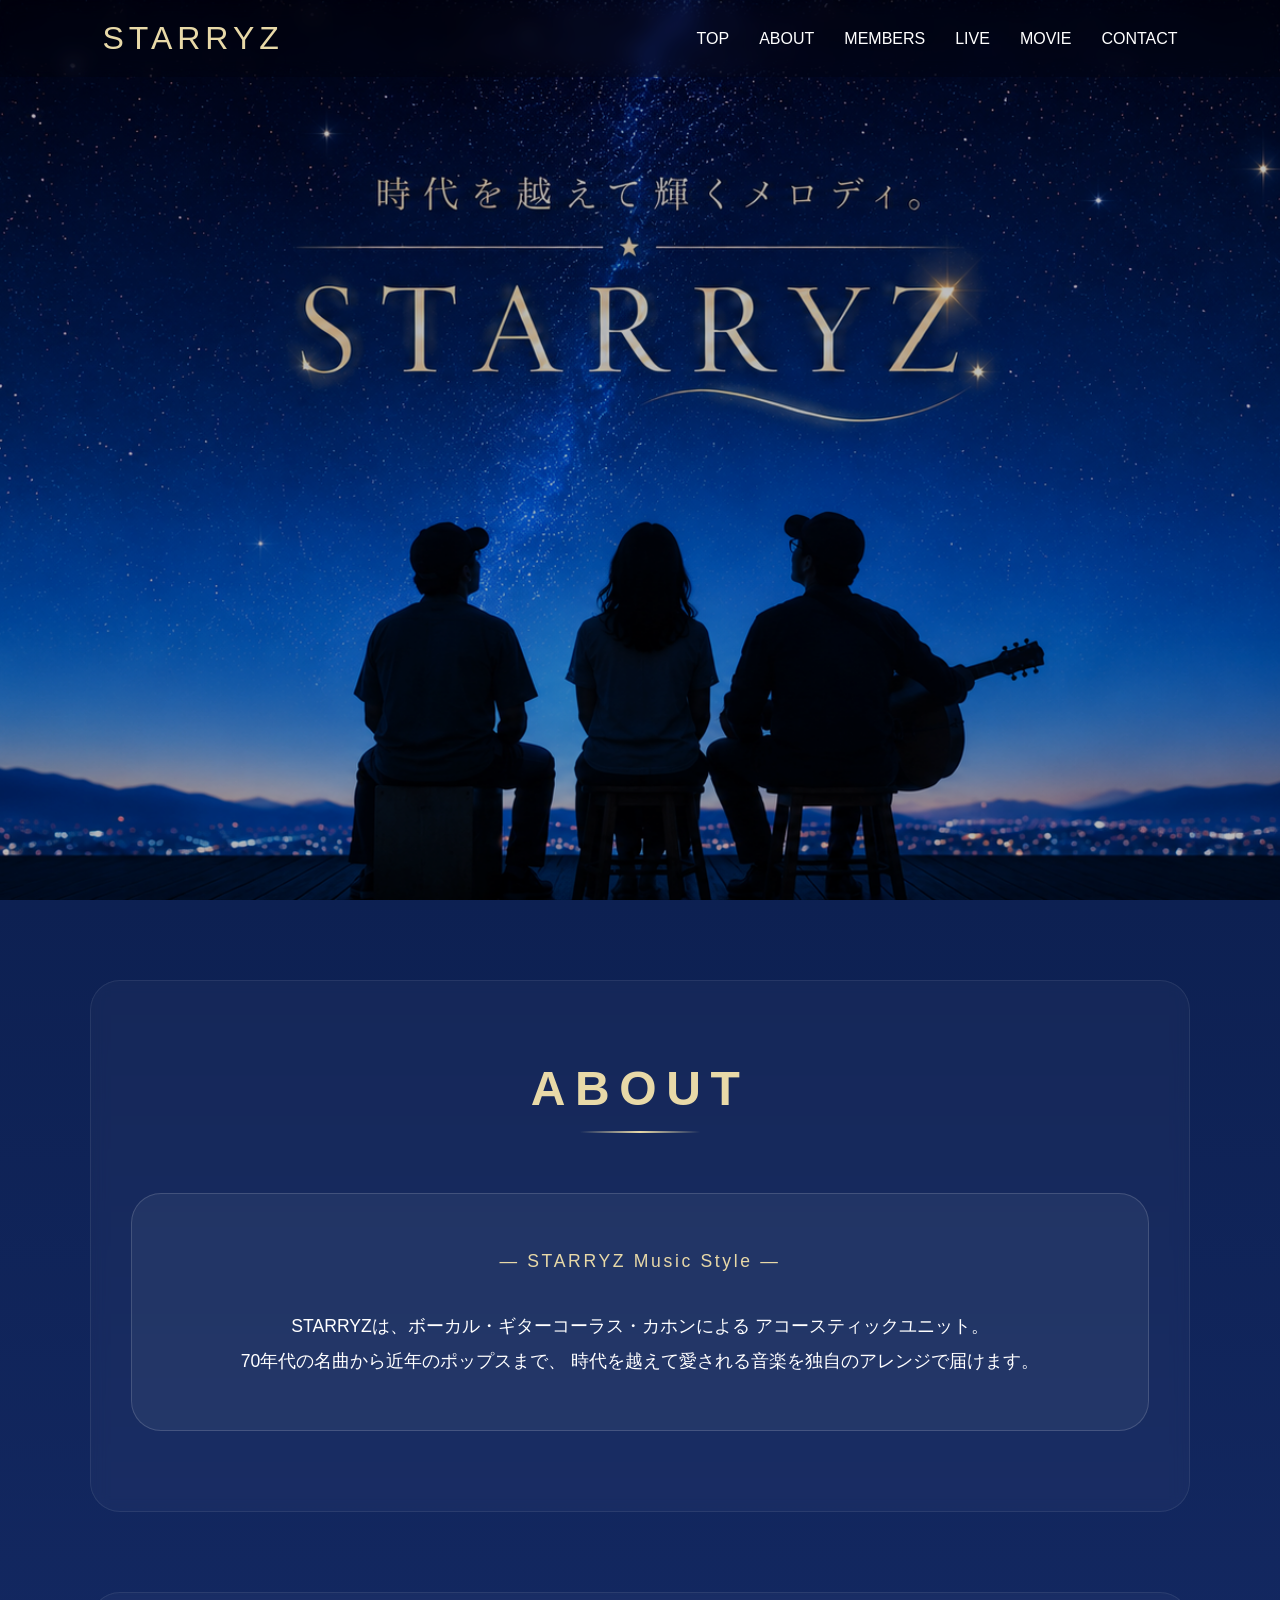
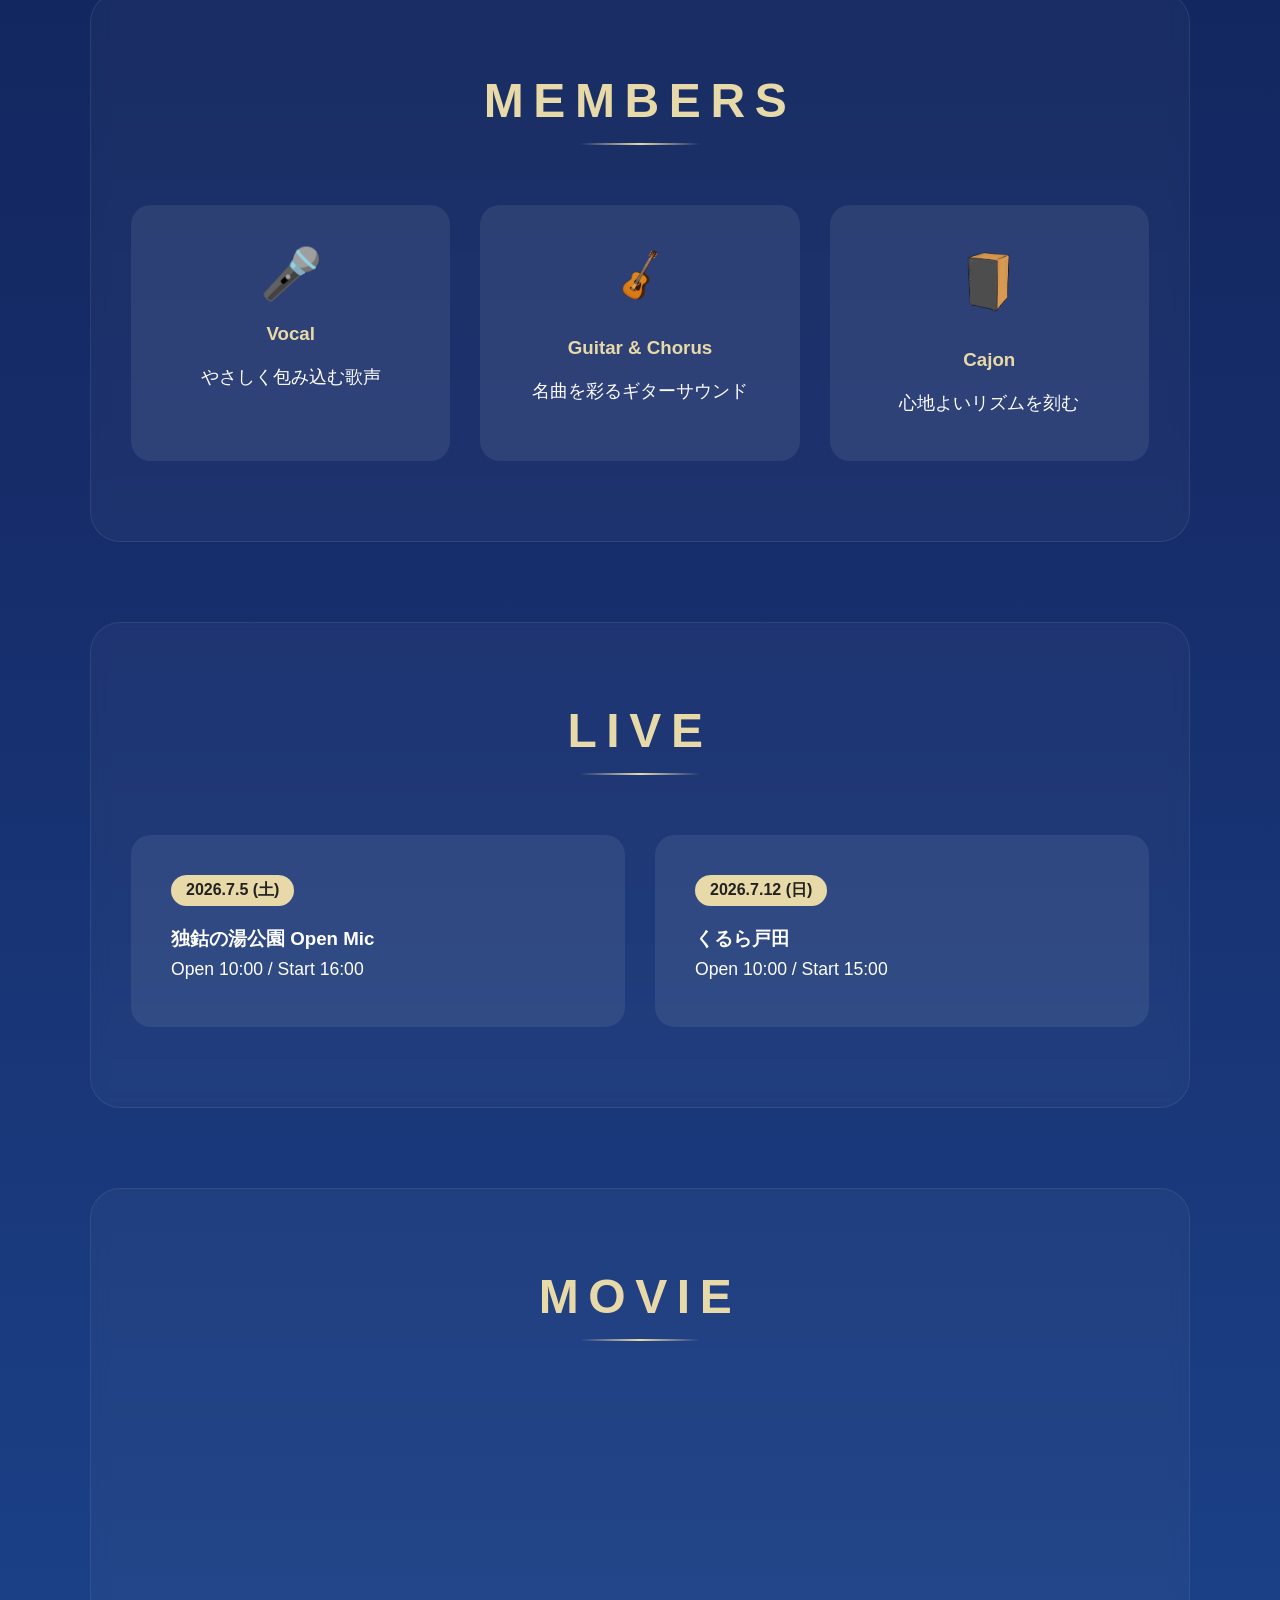
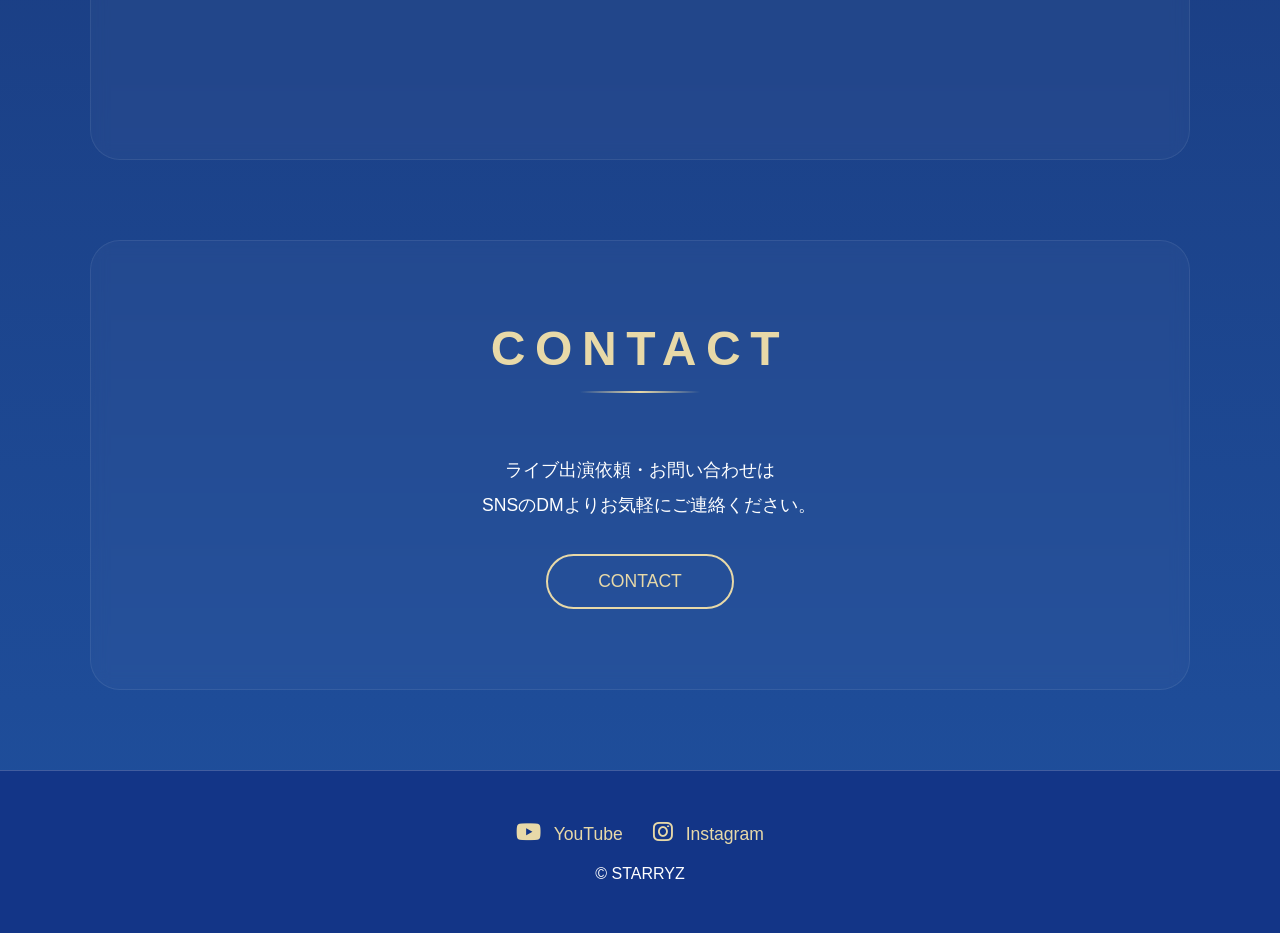
==== index.html @ ca342f55 "Add files via upload" ====
<!DOCTYPE html>
<html lang="ja">

<head>
	<meta charset="UTF-8">
	<meta name="viewport" content="width=device-width, initial-scale=1.0">
	<title>STARRYZ</title>
	<link rel="stylesheet" href="https://cdnjs.cloudflare.com/ajax/libs/font-awesome/6.5.2/css/all.min.css">
	<link rel="stylesheet" href="style.css">
</head>

<body>

	<header>
		<div class="logo">STARRYZ</div>

		<nav>
			<ul>
				<li><a href="#top">TOP</a></li>
				<li><a href="#about">ABOUT</a></li>
				<li><a href="#members">MEMBERS</a></li>
				<li><a href="#live">LIVE</a></li>
				<li><a href="#movie">MOVIE</a></li>
				<li><a href="#contact">CONTACT</a></li>
			</ul>
		</nav>
	</header>

	<section class="hero">

		<img src="images/mein.png" alt="STARRYZ">
		<div class="hero-text">
		</div>

	</section>


	<!-- ***************
	    メイン画像下覧
	******************-->

	<section id="about" class="section">
		<h2>ABOUT</h2>
		<div class="about-box">
			<p class="catch"> ― STARRYZ Music Style ― </p>
			<p> STARRYZは、ボーカル・ギターコーラス・カホンによる アコースティックユニット。<br> 70年代の名曲から近年のポップスまで、 時代を越えて愛される音楽を独自のアレンジで届けます。 </p>
		</div>
	</section>
	<section id="members" class="section">
		<h2>MEMBERS</h2>
		<div class="member-grid">
			<div class="member">
				<div class="icon">🎤</div>
				<h3>Vocal</h3>
				<p>やさしく包み込む歌声</p>
			</div>
			<div class="member">
				<div class="icon">
					<img src="images/guitar.png" alt="Acoustic Guitar">
				</div>
				<h3>Guitar & Chorus</h3>
				<p>名曲を彩るギターサウンド</p>
			</div>
			<div class="member">
				<div class="icon">
					<img src="images/cajon.png" alt="Cajon">
				</div>
				<h3>Cajon</h3>
				<p>心地よいリズムを刻む</p>
			</div>
		</div>
	</section>
	<section id="live" class="section">
		<h2>LIVE</h2>
		<div class="live-grid">
			<div class="live-box"> <span class="date">2026.7.5 (土)</span>
				<h3>独鈷の湯公園 Open Mic</h3>
				<p>Open 10:00 / Start 16:00</p>
			</div>
			<div class="live-box"> <span class="date">2026.7.12 (日)</span>
				<h3>くるら戸田</h3>
				<p>Open 10:00 / Start 15:00</p>
			</div>
		</div>
	</section>
	<section id="movie" class="section">
		<h2>MOVIE</h2>
		<div class="youtube"> <iframe src="https://www.youtube.com/embed/Aw8DtgAcJeQ?si=HsDrdKXtKQzP_SM0" title="YouTube video player" allowfullscreen> </iframe> <iframe src="https://www.youtube.com/embed/ix62T1x-2kc?si=M3K3ccIjX8Gzoye4" title="YouTube video player" allowfullscreen> </iframe> </div>
	</section>

	<section id="contact" class="section">

		<h2>CONTACT</h2>

		<div class="contact-box">

			<p>
				ライブ出演依頼・お問い合わせは<br>
				&emsp;SNSのDMよりお気軽にご連絡ください。
			</p>

			<button id="contact-btn" class="contact-btn">
				CONTACT
			</button>

		</div>

	</section>




	<!-- *********************
      　　フッター
**************************-->

	<footer>

		<div class="sns-links">
			<a href="https://www.youtube.com/@starry-IZU" target="_blank" rel="noopener noreferrer">
				<i class="fab fa-youtube"></i>
				YouTube
			</a>

			<a href="https://www.instagram.com/starry_izu/" target="_blank" rel="noopener noreferrer">
				<i class="fab fa-instagram"></i>
				Instagram
			</a>
		</div>

		<p>© STARRYZ</p>

	</footer>

	<!-- モーダル -->
	<div id="contact-modal" class="modal">

		<div class="modal-content">

			<span id="close-modal" class="close">
				&times;
			</span>

			<h3>お問い合わせ先を選択</h3>

			<a href="https://www.youtube.com/@starry-IZU" target="_blank" class="sns-select">

				<i class="fa-brands fa-youtube"></i>
				YouTube

			</a>

			<a href="https://www.instagram.com/starry_izu/" target="_blank" class="sns-select">

				<i class="fa-brands fa-instagram"></i>
				Instagram

			</a>

		</div>

	</div>



	<script>

		const modal = document.getElementById('contact-modal');
		const btn = document.getElementById('contact-btn');
		const close = document.getElementById('close-modal');

		btn.onclick = () => {
			modal.style.display = 'block';
		};

		close.onclick = () => {
			modal.style.display = 'none';
		};

		window.onclick = (e) => {
			if (e.target == modal) {
				modal.style.display = 'none';
			}
		};

	</script>

</body>

</html>
---- style.css ----
* {
	margin: 0;
	padding: 0;
	box-sizing: border-box;
}

body {
	font-family: "Yu Gothic", sans-serif;
	background:
		linear-gradient(180deg,
			#061740 0%,
			#162c69 50%,
			#1f509e 100%);
	color: #fff;
}

header {
	position: fixed;
	top: 0;
	width: 100%;
	min-height: 100pxs;
	padding: 20px 8%;
	display: flex;
	justify-content: space-between;
	align-items: center;
	background: rgba(0, 0, 0, 0.2);
	backdrop-filter: blur(10px);
	z-index: 999;
}

.logo {
	font-size: 2rem;
	color: #E8D9A8;
	letter-spacing: 5px;
}

nav ul {
	display: flex;
	gap: 30px;
	list-style: none;
}

nav a {
	color: #fff;
	text-decoration: none;
	transition: .3s;
}

nav a:hover {
	color: #E8D9A8;
}

.hero {
	position: relative;
	height: 100vh;
	overflow: hidden;
}

.hero img {
	width: 100%;
	height: 100%;
	object-fit: cover;
}

.hero::after {
	content: "";
	position: absolute;
	inset: 0;
	background: rgba(0, 0, 0, .25);
}

.hero-text {
	position: absolute;
	top: 50%;
	left: 50%;
	transform: translate(-50%, -50%);
	text-align: center;
	z-index: 2;
}

.hero h1 {
	font-size: 5rem;
	color: #E8D9A8;
	letter-spacing: 8px;
	text-shadow: 0 0 20px rgba(255, 255, 255, .4);
}

.hero p {
	margin-top: 20px;
	font-size: 1.5rem;
}

.section {
	max-width: 1100px;
	margin: 80px auto;
	padding: 80px 40px;
	background: rgba(255, 255, 255, .03);
	border: 1px solid rgba(255, 255, 255, .08);
	border-radius: 30px;
	backdrop-filter: blur(8px);
}

/* 見出し */
.section h2 {
	color: #E8D9A8;
	font-size: 3rem;
	letter-spacing: .2em;
	text-align: center;
	margin-bottom: 60px;
	position: relative;
}

.section h2::after {
	content: "";
	display: block;
	width: 120px;
	height: 2px;
	background: linear-gradient(to right, transparent, #E8D9A8, transparent);
	margin: 15px auto 0;
}

.section p {
	font-size: 1.1rem;
	line-height: 2;
}

/* ABOUT */
.about-box {
	background: rgba(255, 255, 255, .05);
	padding: 50px;
	border-radius: 30px;
	border: 1px solid rgba(255, 255, 255, .15);
	text-align: center;
}

.catch {
	font-size: 1.8rem;
	color: #E8D9A8;
	margin-bottom: 30px;
	letter-spacing: .15em;
}

/* MEMBERS */
.member-grid {
	display: grid;
	grid-template-columns: repeat(3, 1fr);
	gap: 30px;
}

.member {
	background: rgba(255, 255, 255, .08);
	padding: 40px 30px;
	border-radius: 20px;
	text-align: center;
	transition: .3s;
}

.member:hover {
	transform: translateY(-10px);
	box-shadow: 0 10px 30px rgba(0, 0, 0, .3);
}

.icon {
	font-size: 50px;
	margin-bottom: 20px;
}

.icon img {
	width: 60px;
	height: auto;
}

.guitar img {
	width: 80px;
	height: auto;
}

.member h3 {
	color: #E8D9A8;
	margin-bottom: 15px;
}

/* LIVE */
.live-grid {
	display: grid;
	grid-template-columns: repeat(auto-fit, minmax(300px, 1fr));
	gap: 30px;
}

.live-box {
	background: rgba(255, 255, 255, .08);
	padding: 40px;
	border-radius: 20px;
	transition: .3s;
}

.live-box:hover {
	transform: scale(1.03);
}

.date {
	display: inline-block;
	background: #E8D9A8;
	color: #222;
	padding: 5px 15px;
	border-radius: 30px;
	font-weight: bold;
	margin-bottom: 20px;
}

/* MOVIE */
.youtube {
	display: grid;
	grid-template-columns: repeat(2, 1fr);
	gap: 30px;
}

.youtube iframe {
	width: 100%;
	aspect-ratio: 16 / 9;
	border: none;
	border-radius: 20px;
}

/* CONTACT */

.contact-box {
	text-align: center;
}

.contact-btn {
	margin-top: 30px;
	padding: 15px 50px;

	border: 2px solid #E8D9A8;
	border-radius: 50px;

	background: transparent;
	color: #E8D9A8;
	cursor: pointer;

	font-size: 1.1rem;
	transition: .3s;
}

.contact-btn:hover {
	background: #E8D9A8;
	color: #111;
}

.modal {
	display: none;

	position: fixed;
	top: 0;
	left: 0;

	width: 100%;
	height: 100%;

	background: rgba(0, 0, 0, .7);
	z-index: 9999;
}

.modal-content {
	width: 90%;
	max-width: 400px;

	background: #111;
	color: white;

	padding: 40px;
	border-radius: 20px;

	position: absolute;
	top: 50%;
	left: 50%;

	transform: translate(-50%, -50%);
	text-align: center;
}

.close {
	position: absolute;
	right: 20px;
	top: 15px;

	font-size: 30px;
	cursor: pointer;
}







.sns-select {
	display: flex;
	align-items: center;
	justify-content: center;
	gap: 15px;

	margin: 20px 0;
	padding: 18px;

	border: 1px solid #E8D9A8;
	border-radius: 50px;

	color: #E8D9A8;
	text-decoration: none;

	transition: .3s;
}

.sns-select i {
	font-size: 2rem;
	/* アイコンサイズ */
}

.sns-select:hover {
	background: #E8D9A8;
	color: #111;
}

/******************
   　フッター
*******************/

footer {
	text-align: center;
	padding: 50px;
	border-top: 1px solid rgba(255, 255, 255, .2);
	background-color: #133587;
}


footer {
	text-align: center;
	padding: 50px 20px;
	border-top: 1px solid rgba(255, 255, 255, .2);
}

.sns-links {
	display: flex;
	justify-content: center;
	gap: 30px;
	margin-bottom: 20px;
}

.sns-links a {
	color: #E8D9A8;
	/* ゴールド */
	font-size: 1.1rem;
	text-decoration: none;
	transition: .3s;
}

.sns-links a:hover {
	color: #fff;
	transform: translateY(-3px);
}

.sns-links i {
	margin-right: 8px;
	font-size: 1.4rem;
}


@media(max-width:768px) {

	nav {
		display: none;
	}

	.hero h1 {
		font-size: 3rem;
	}

	.member-grid {
		grid-template-columns: 1fr;
	}

}
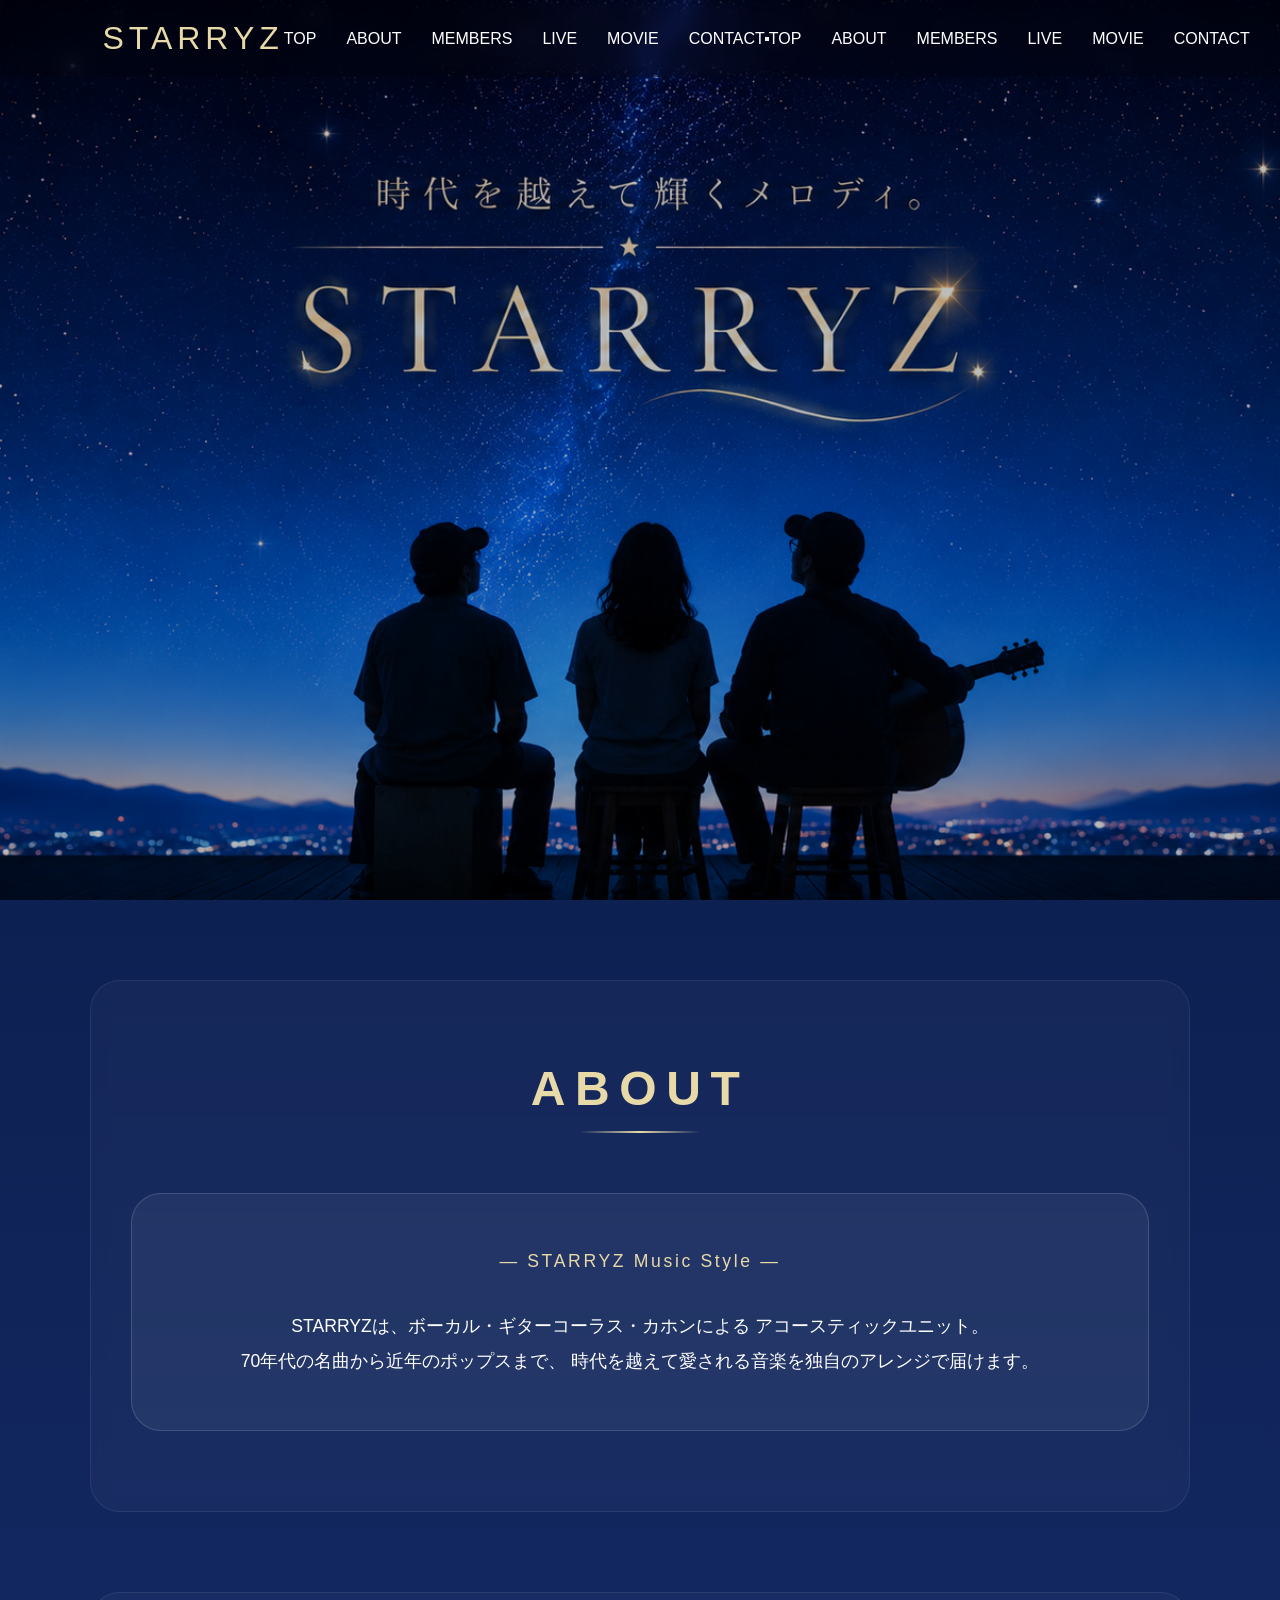
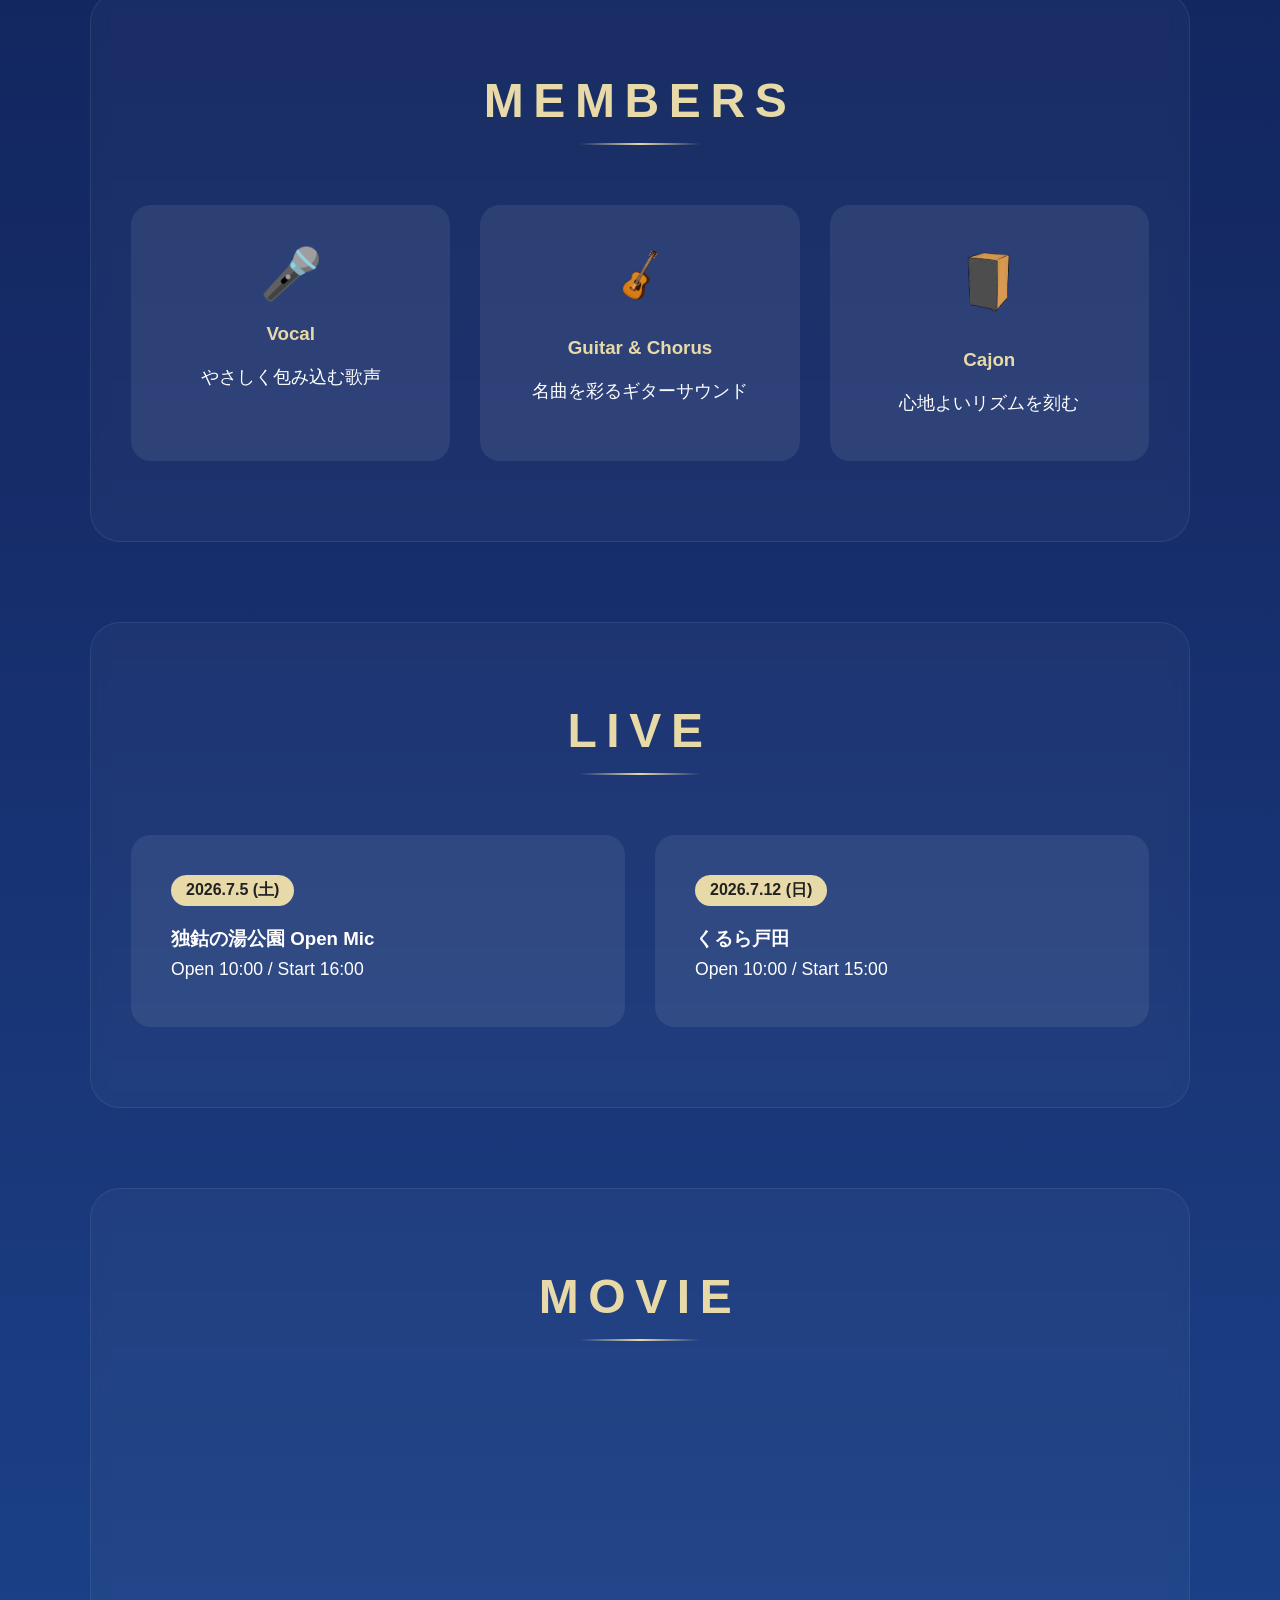
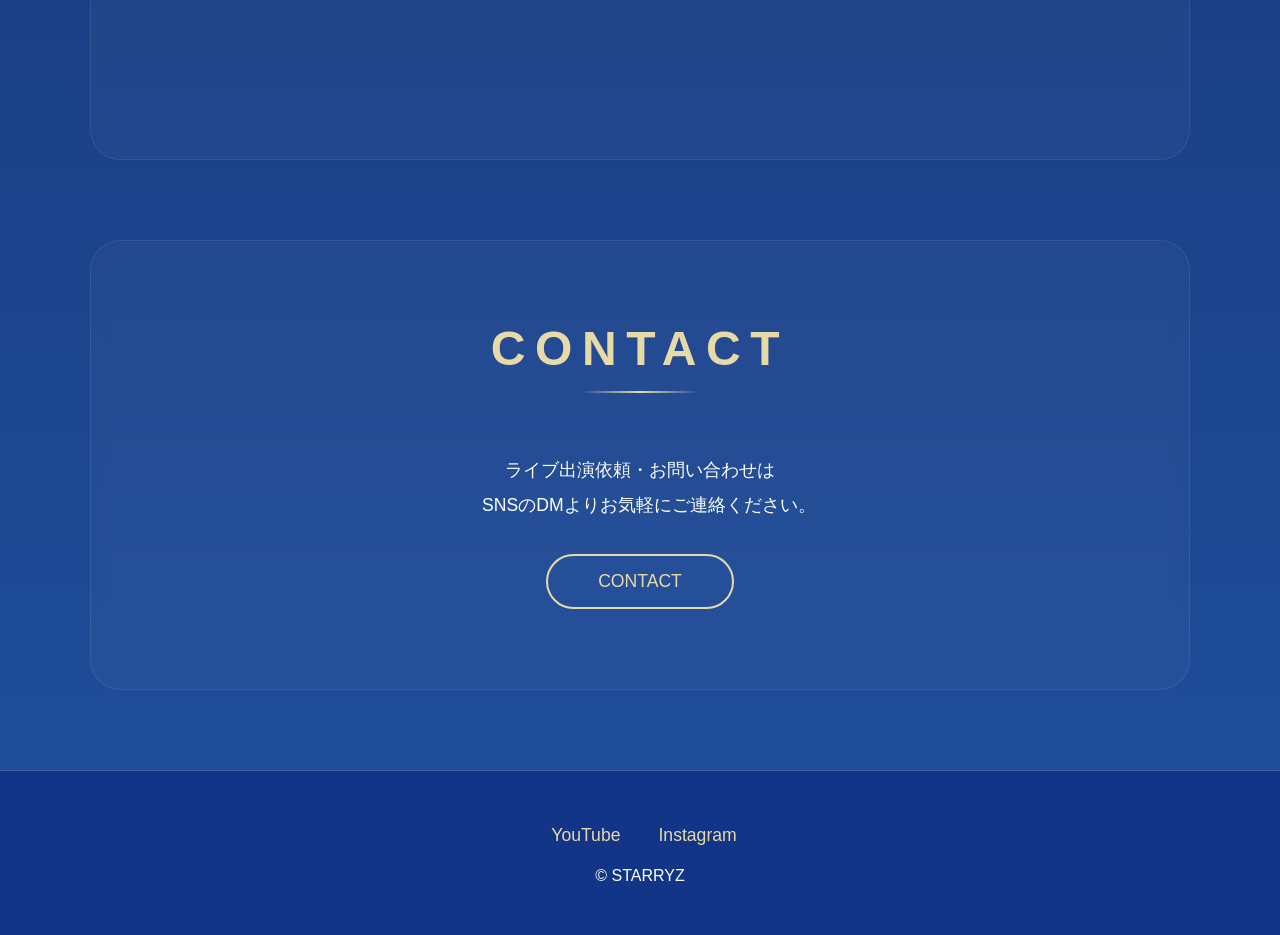
==== commit 1785ea51: "Enhance SEO and mobile navigation features Added SEO metadata and improved mobile navigation." ====
--- a/index.html
+++ b/index.html
@@ -4,17 +4,45 @@
 <head>
 	<meta charset="UTF-8">
 	<meta name="viewport" content="width=device-width, initial-scale=1.0">
-	<title>STARRYZ</title>
-	<link rel="stylesheet" href="https://cdnjs.cloudflare.com/ajax/libs/font-awesome/6.5.2/css/all.min.css">
+
+	<!-- 【エリア拡大版：無料SEO対策】 -->
+	<title>STARRYZ（スターリイズ）｜静岡・神奈川・東京のアコースティックユニット</title>
+	<meta name="description" content="アコースティックユニット「STARRYZ（スターリイズ）」公式サイト。伊豆・沼津・三島・富士・富士宮・御殿場など静岡県内から、小田原・相模原・横浜・東京まで幅広く演奏活動を展開していく。イベントやフェスのライブ出演依頼も随時受付中！">
+	<meta name="keywords" content="STARRYZ,スターリイズ,アコースティック,バンド,ライブ出演依頼,イベント演奏,伊豆,沼津,三島,富士,富士宮,御殿場,小田原,相模原,横浜,東京">
+	<!-- 【エリア拡大版：ここまで】 -->
+
+	<link rel="stylesheet" href="https://cloudflare.com">
 	<link rel="stylesheet" href="style.css">
 </head>
 
+
+
 <body>
 
 	<header>
 		<div class="logo">STARRYZ</div>
 
-		<nav>
+		<!-- 【修正】PC用ナビゲーションにクラス名(nav-pc)を付与 -->
+		<nav class="nav-pc">
+			<ul>
+				<li><a href="#top">TOP</a></li>
+				<li><a href="#about">ABOUT</a></li>
+				<li><a href="#members">MEMBERS</a></li>
+				<li><a href="#live">LIVE</a></li>
+				<li><a href="#movie">MOVIE</a></li>
+				<li><a href="#contact">CONTACT</a></li>
+			</ul>
+		</nav>
+
+		<!-- 【追加】スマホ用ハンバーガーボタン -->
+		<button id="nav-toggle" aria-label="メニュー開閉">
+			<span></span>
+			<span></span>
+			<span></span>
+		</button>
+
+		<!-- 【追加】スマホ用全画面メニュー -->
+		<nav id="nav-sp">
 			<ul>
 				<li><a href="#top">TOP</a></li>
 				<li><a href="#about">ABOUT</a></li>
@@ -163,8 +191,9 @@
 
 
 
+	<!-- 【修正】ハンバーガーメニュー開閉用の記述を追加 -->
 	<script>
-
+		// --- 既存のモーダル処理 ---
 		const modal = document.getElementById('contact-modal');
 		const btn = document.getElementById('contact-btn');
 		const close = document.getElementById('close-modal');
@@ -183,8 +212,26 @@
 			}
 		};
 
+		// --- 【追加】ハンバーガーメニューの処理 ---
+		const toggleBtn = document.getElementById('nav-toggle');
+		const spNav = document.getElementById('nav-sp');
+		const spNavLinks = document.querySelectorAll('#nav-sp a');
+
+		// ボタンクリックでメニューを開閉
+		toggleBtn.addEventListener('click', () => {
+			toggleBtn.classList.toggle('active');
+			spNav.classList.toggle('open');
+		});
+
+		// スマホメニュー内のリンクを押したら自動でメニューを閉じる
+		spNavLinks.forEach(link => {
+			link.addEventListener('click', () => {
+				toggleBtn.classList.remove('active');
+				spNav.classList.remove('open');
+			});
+		});
 	</script>
 
 </body>
 
-</html>+</html>
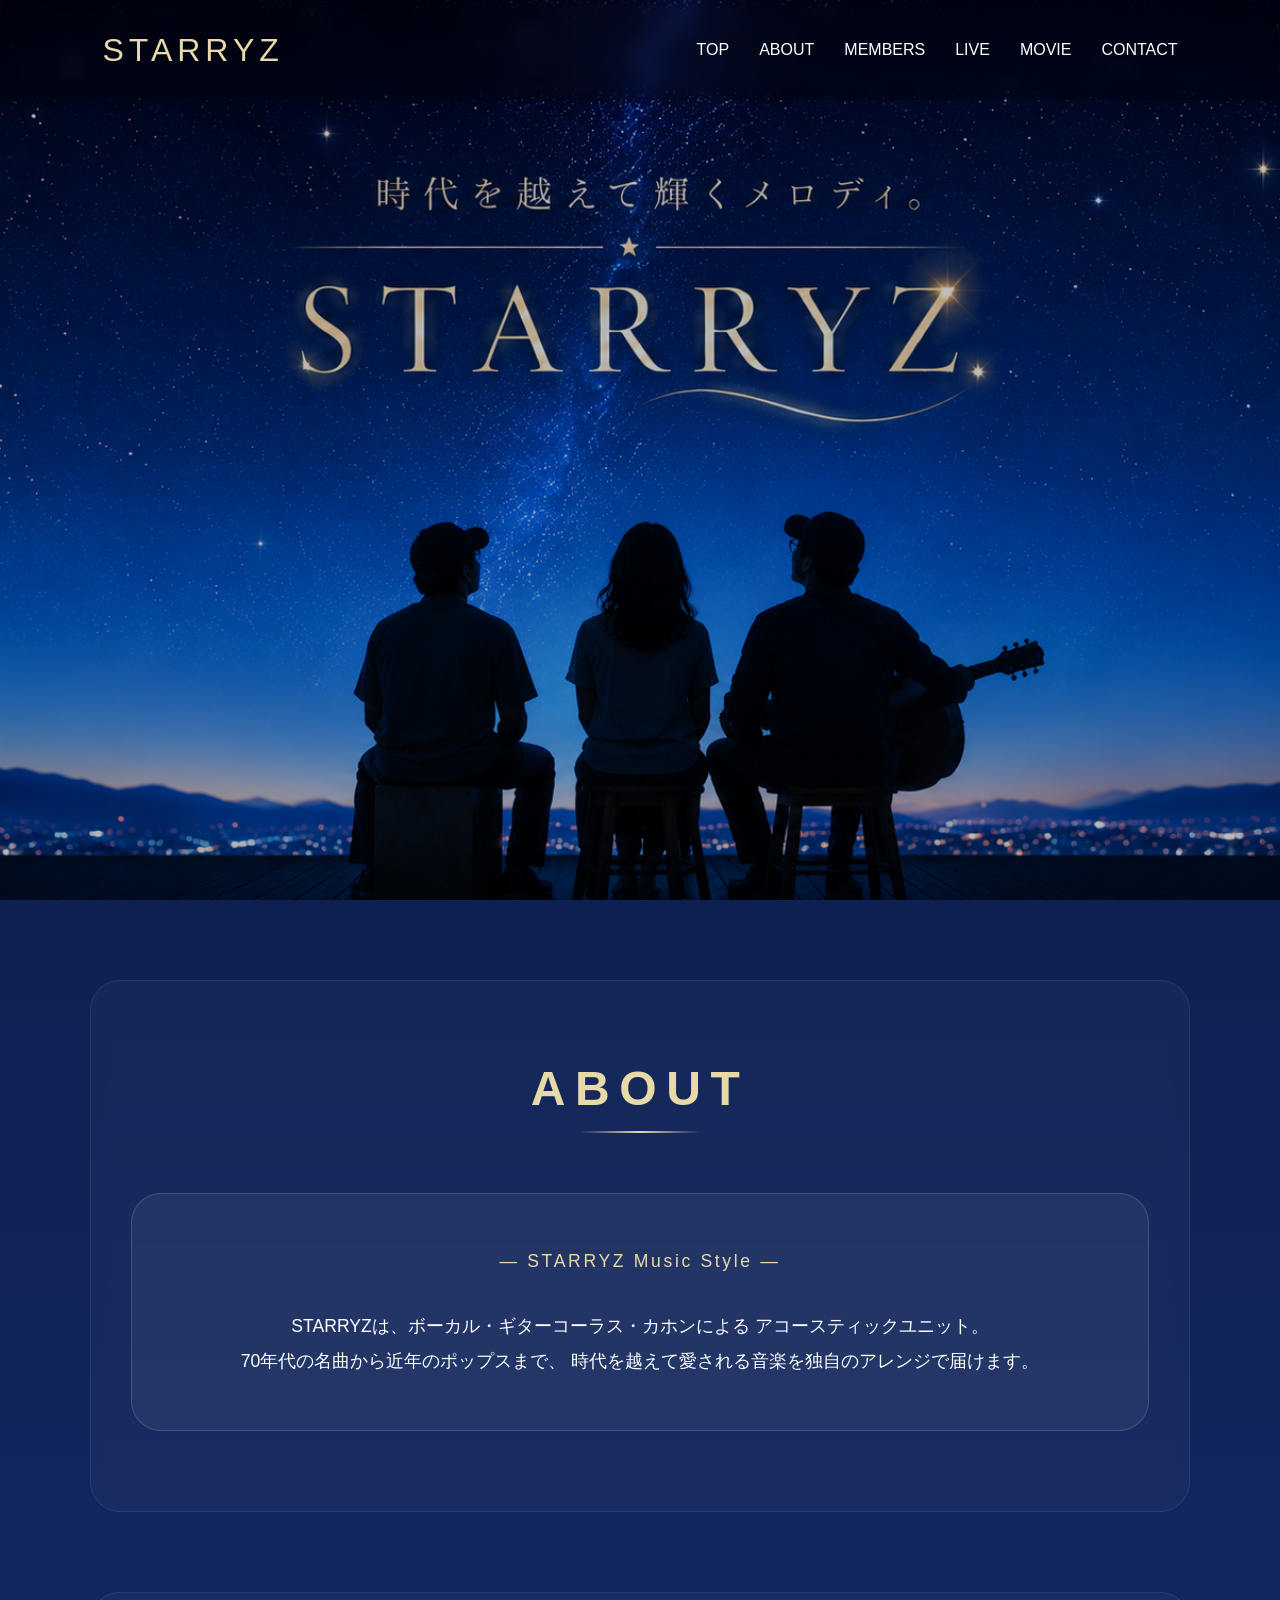
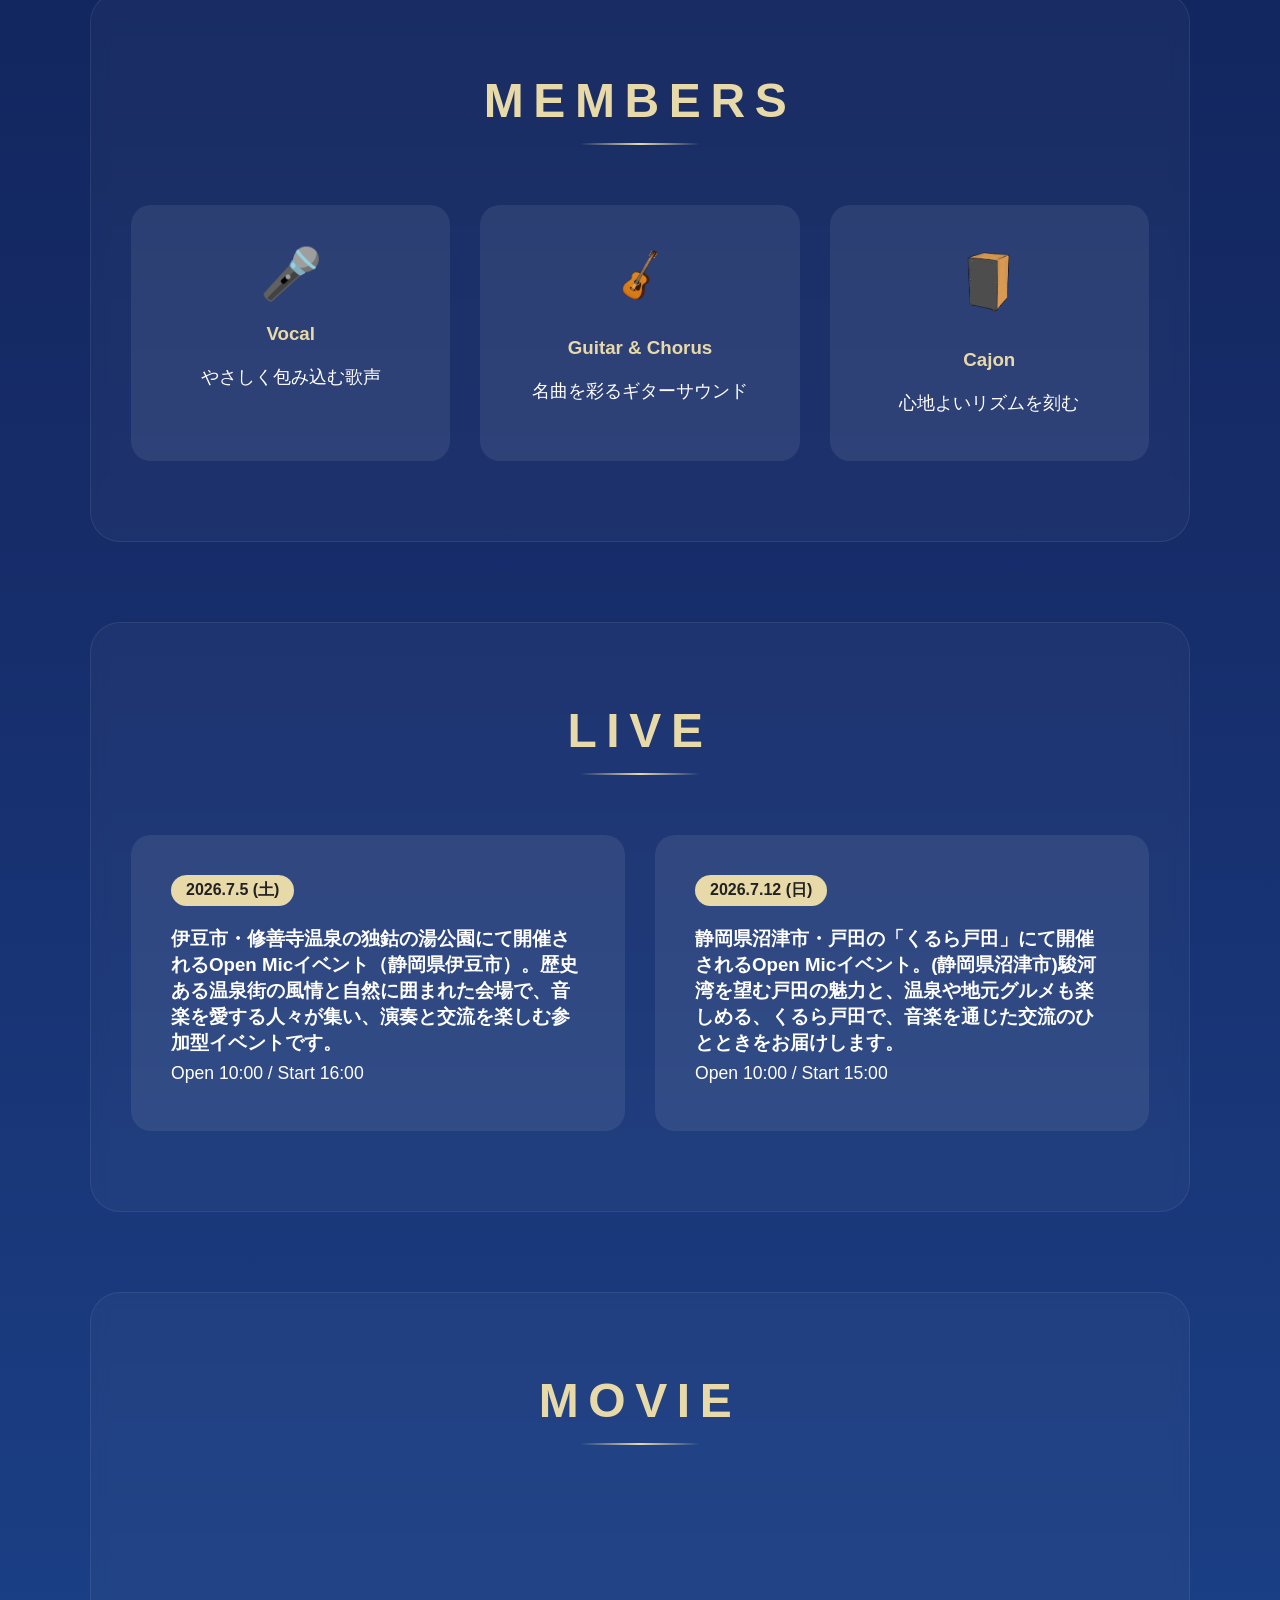
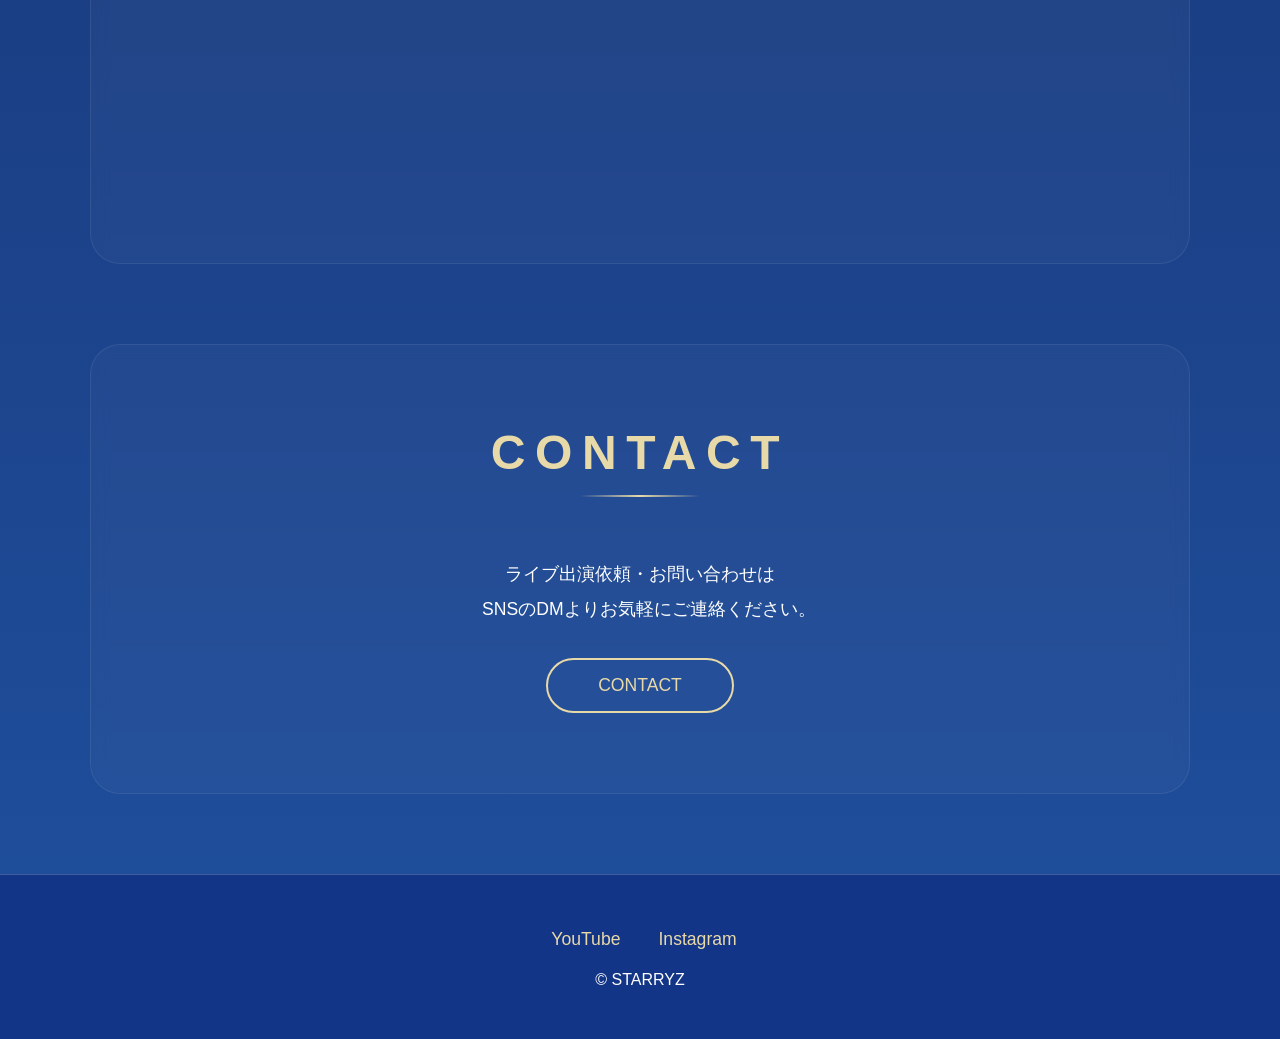
==== commit 47bd8d0d: "Update index.html" ====
--- a/index.html
+++ b/index.html
@@ -102,11 +102,13 @@
 		<h2>LIVE</h2>
 		<div class="live-grid">
 			<div class="live-box"> <span class="date">2026.7.5 (土)</span>
-				<h3>独鈷の湯公園 Open Mic</h3>
+				<h3>伊豆市・修善寺温泉の独鈷の湯公園にて開催されるOpen Micイベント（静岡県伊豆市）。歴史ある温泉街の風情と自然に囲まれた会場で、音楽を愛する人々が集い、演奏と交流を楽しむ参加型イベントです。
+				</h3>
 				<p>Open 10:00 / Start 16:00</p>
 			</div>
 			<div class="live-box"> <span class="date">2026.7.12 (日)</span>
-				<h3>くるら戸田</h3>
+				<h3>静岡県沼津市・戸田の「くるら戸田」にて開催されるOpen Micイベント。(静岡県沼津市)駿河湾を望む戸田の魅力と、温泉や地元グルメも楽しめる、くるら戸田で、音楽を通じた交流のひとときをお届けします。
+				</h3>
 				<p>Open 10:00 / Start 15:00</p>
 			</div>
 		</div>
--- a/style.css
+++ b/style.css
@@ -6,6 +6,7 @@
 
 body {
 	font-family: "Yu Gothic", sans-serif;
+	overflow-x: hidden;
 	background:
 		linear-gradient(180deg,
 			#061740 0%,
@@ -18,7 +19,7 @@
 	position: fixed;
 	top: 0;
 	width: 100%;
-	min-height: 100pxs;
+	min-height: 100px;
 	padding: 20px 8%;
 	display: flex;
 	justify-content: space-between;
@@ -32,27 +33,42 @@
 	font-size: 2rem;
 	color: #E8D9A8;
 	letter-spacing: 5px;
-}
-
-nav ul {
+	z-index: 10001;
+	/* メニュー開閉時もロゴを最前面に */
+}
+
+/* PCナビ */
+.nav-pc ul {
 	display: flex;
 	gap: 30px;
 	list-style: none;
 }
 
-nav a {
+.nav-pc a {
 	color: #fff;
 	text-decoration: none;
 	transition: .3s;
 }
 
-nav a:hover {
-	color: #E8D9A8;
+.nav-pc a:hover {
+	color: #E8D9A8;
+}
+
+/* スマホ用ハンバーガーボタン（PCでは完全に隠す） */
+#nav-toggle {
+	display: none;
+}
+
+/* スマホ用全画面メニュー（PCでは完全に隠す） */
+#nav-sp {
+	display: none;
 }
 
 .hero {
 	position: relative;
 	height: 100vh;
+	width: 100%;
+	max-width: 100vw;
 	overflow: hidden;
 }
 
@@ -143,7 +159,7 @@
 /* MEMBERS */
 .member-grid {
 	display: grid;
-	grid-template-columns: repeat(3, 1fr);
+	grid-template-columns: repeat(auto-fit, minmax(240px, 1fr));
 	gap: 30px;
 }
 
@@ -183,7 +199,7 @@
 /* LIVE */
 .live-grid {
 	display: grid;
-	grid-template-columns: repeat(auto-fit, minmax(300px, 1fr));
+	grid-template-columns: repeat(auto-fit, minmax(260px, 1fr));
 	gap: 30px;
 }
 
@@ -211,7 +227,7 @@
 /* MOVIE */
 .youtube {
 	display: grid;
-	grid-template-columns: repeat(2, 1fr);
+	grid-template-columns: repeat(auto-fit, minmax(300px, 1fr));
 	gap: 30px;
 }
 
@@ -223,7 +239,6 @@
 }
 
 /* CONTACT */
-
 .contact-box {
 	text-align: center;
 }
@@ -231,14 +246,11 @@
 .contact-btn {
 	margin-top: 30px;
 	padding: 15px 50px;
-
 	border: 2px solid #E8D9A8;
 	border-radius: 50px;
-
 	background: transparent;
 	color: #E8D9A8;
 	cursor: pointer;
-
 	font-size: 1.1rem;
 	transition: .3s;
 }
@@ -250,14 +262,11 @@
 
 .modal {
 	display: none;
-
 	position: fixed;
 	top: 0;
 	left: 0;
-
 	width: 100%;
 	height: 100%;
-
 	background: rgba(0, 0, 0, .7);
 	z-index: 9999;
 }
@@ -265,17 +274,13 @@
 .modal-content {
 	width: 90%;
 	max-width: 400px;
-
 	background: #111;
 	color: white;
-
 	padding: 40px;
 	border-radius: 20px;
-
 	position: absolute;
 	top: 50%;
 	left: 50%;
-
 	transform: translate(-50%, -50%);
 	text-align: center;
 }
@@ -284,38 +289,26 @@
 	position: absolute;
 	right: 20px;
 	top: 15px;
-
 	font-size: 30px;
 	cursor: pointer;
 }
-
-
-
-
-
-
 
 .sns-select {
 	display: flex;
 	align-items: center;
 	justify-content: center;
 	gap: 15px;
-
 	margin: 20px 0;
 	padding: 18px;
-
 	border: 1px solid #E8D9A8;
 	border-radius: 50px;
-
 	color: #E8D9A8;
 	text-decoration: none;
-
 	transition: .3s;
 }
 
 .sns-select i {
 	font-size: 2rem;
-	/* アイコンサイズ */
 }
 
 .sns-select:hover {
@@ -326,19 +319,11 @@
 /******************
    　フッター
 *******************/
-
 footer {
 	text-align: center;
-	padding: 50px;
+	padding: 50px 20px;
 	border-top: 1px solid rgba(255, 255, 255, .2);
 	background-color: #133587;
-}
-
-
-footer {
-	text-align: center;
-	padding: 50px 20px;
-	border-top: 1px solid rgba(255, 255, 255, .2);
 }
 
 .sns-links {
@@ -350,7 +335,6 @@
 
 .sns-links a {
 	color: #E8D9A8;
-	/* ゴールド */
 	font-size: 1.1rem;
 	text-decoration: none;
 	transition: .3s;
@@ -366,19 +350,149 @@
 	font-size: 1.4rem;
 }
 
-
-@media(max-width:768px) {
-
-	nav {
+/******************
+   レスポンシブ (768px以下)
+*******************/
+@media screen and (max-width: 768px) {
+
+	header {
+		padding: 15px 5%;
+		min-height: auto;
+		background: rgba(0, 0, 0, 0.6);
+	}
+
+	/* 【重要】スマホの時はPC用ナビを完全に隠す */
+	.nav-pc {
+		display: none !important;
+	}
+
+	/* 【重要】ハンバーガーボタンを使いやすい大きさに修正 */
+	#nav-toggle {
+		display: block;
+		background: none;
+		border: none;
+		cursor: pointer;
+		width: 32px;
+		/* 横幅を拡大 */
+		height: 26px;
+		/* 縦幅を拡大 */
+		position: relative;
+		z-index: 10001;
+	}
+
+	#nav-toggle span {
+		display: block;
+		position: absolute;
+		width: 100%;
+		height: 3px;
+		/* 線を少し太くして見やすく */
+		background-color: #E8D9A8;
+		left: 0;
+		transition: transform .3s, opacity .3s;
+	}
+
+	/* 三本線の間隔を調整 */
+	#nav-toggle span:nth-child(1) {
+		top: 0;
+	}
+
+	#nav-toggle span:nth-child(2) {
+		top: 11px;
+	}
+
+	#nav-toggle span:nth-child(3) {
+		top: 22px;
+	}
+
+	/* ボタンを押し、×に変形した時の線の重なりを修正 */
+	#nav-toggle.active span:nth-child(1) {
+		transform: translateY(11px) rotate(45deg);
+	}
+
+	#nav-toggle.active span:nth-child(2) {
+		opacity: 0;
+	}
+
+	#nav-toggle.active span:nth-child(3) {
+		transform: translateY(-11px) rotate(-45deg);
+	}
+
+	/* スマホ用全画面メニューの設定 */
+	#nav-sp {
+		display: flex;
+		position: fixed;
+		top: 0;
+		left: 0;
+		width: 100vw;
+		height: 100vh;
+		background: rgba(6, 23, 64, 0.95);
+		z-index: 10000;
+		justify-content: center;
+		align-items: center;
+		opacity: 0;
+		visibility: hidden;
+		transition: opacity .3s, visibility .3s;
+	}
+
+	/* 開いた時のクラス */
+	#nav-sp.open {
+		opacity: 1;
+		visibility: visible;
+	}
+
+	#nav-sp ul {
+		display: flex;
+		flex-direction: column;
+		align-items: center;
+		gap: 40px;
+		list-style: none;
+	}
+
+	#nav-sp a {
+		color: #fff;
+		font-size: 1.8rem;
+		text-decoration: none;
+		letter-spacing: 4px;
+		transition: .3s;
+	}
+
+	#nav-sp a:hover {
+		color: #E8D9A8;
+	}
+
+	.logo {
+		font-size: 1.5rem;
+		letter-spacing: 3px;
+	}
+
+	/* メイン画像縮小用の設定 */
+	.hero {
+		height: auto;
+		padding-top: 60px;
+	}
+
+	.hero img {
+		width: 100%;
+		height: auto;
+		object-fit: contain;
+		display: block;
+	}
+
+	.hero::after {
+		background: rgba(0, 0, 0, .1);
+	}
+
+	.hero-text {
 		display: none;
 	}
 
-	.hero h1 {
-		font-size: 3rem;
-	}
-
-	.member-grid {
+	.section {
+		padding: 50px 20px;
+		margin: 40px auto;
+	}
+
+	.member-grid,
+	.youtube {
 		grid-template-columns: 1fr;
 	}
-
-}+}
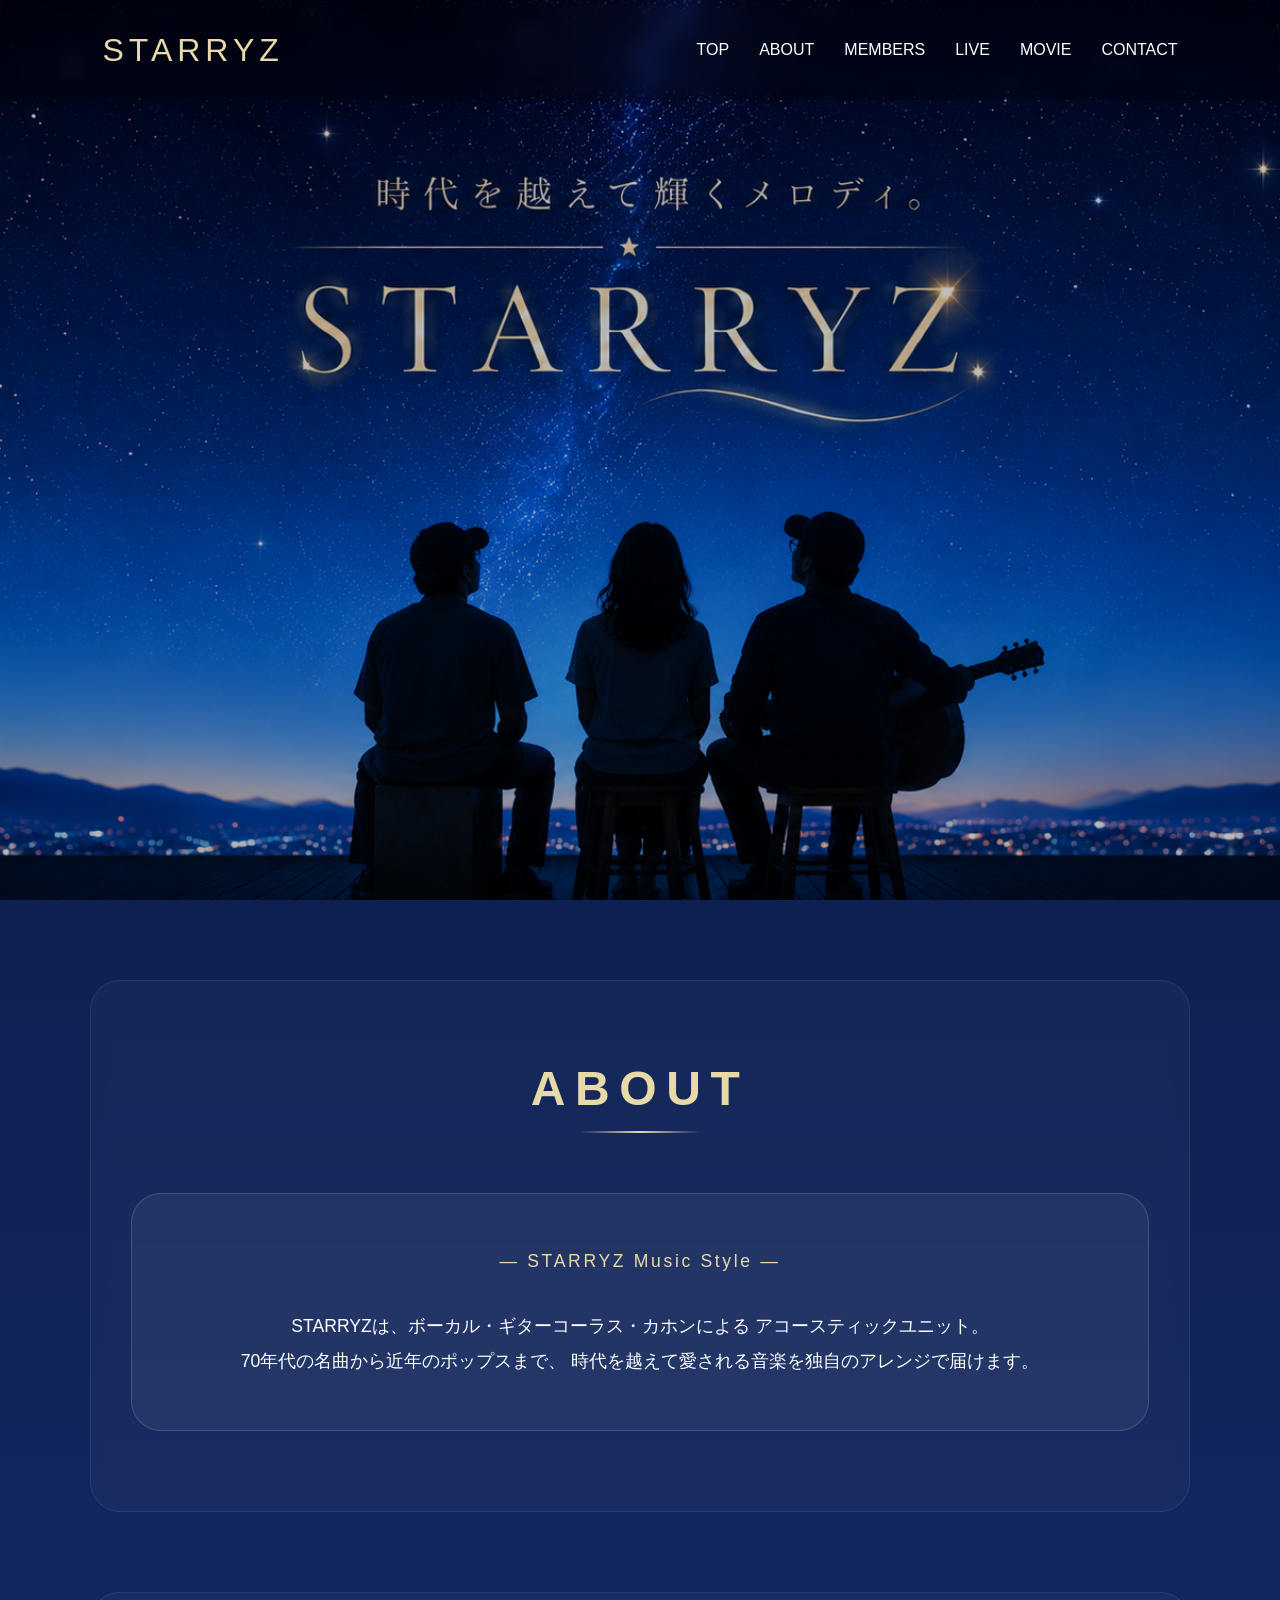
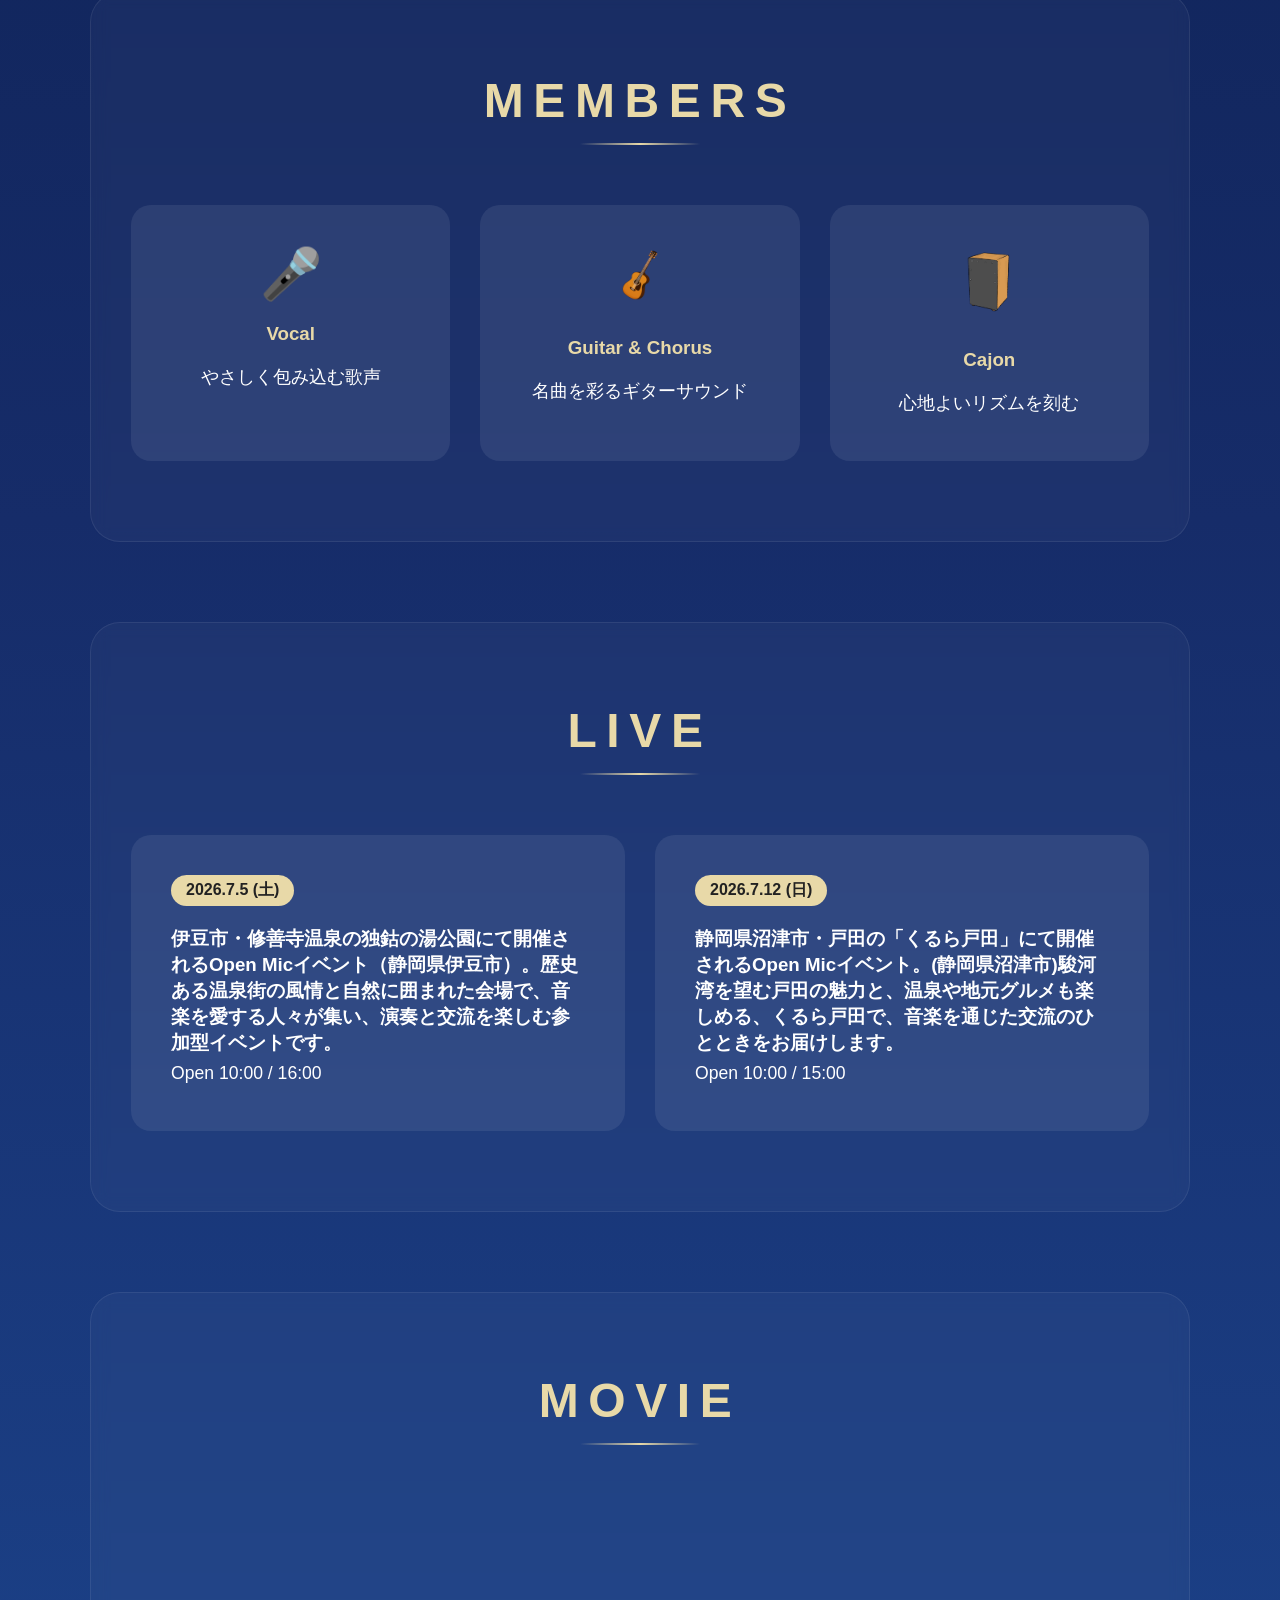
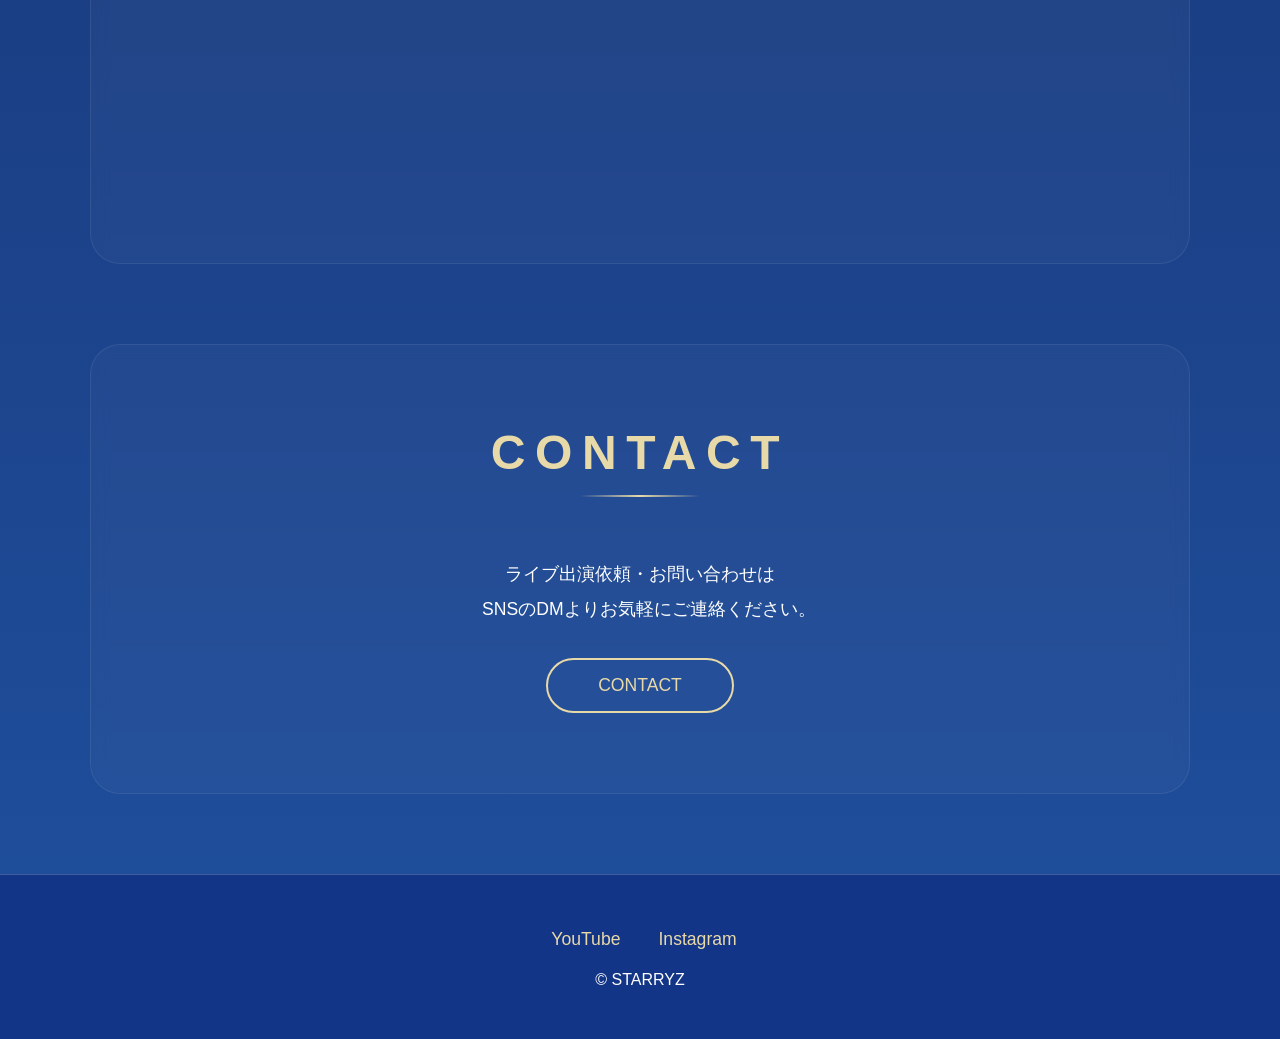
==== commit 312d4b93: "Update index.html" ====
--- a/index.html
+++ b/index.html
@@ -104,12 +104,12 @@
 			<div class="live-box"> <span class="date">2026.7.5 (土)</span>
 				<h3>伊豆市・修善寺温泉の独鈷の湯公園にて開催されるOpen Micイベント（静岡県伊豆市）。歴史ある温泉街の風情と自然に囲まれた会場で、音楽を愛する人々が集い、演奏と交流を楽しむ参加型イベントです。
 				</h3>
-				<p>Open 10:00 / Start 16:00</p>
+				<p>Open 10:00 / 16:00</p>
 			</div>
 			<div class="live-box"> <span class="date">2026.7.12 (日)</span>
 				<h3>静岡県沼津市・戸田の「くるら戸田」にて開催されるOpen Micイベント。(静岡県沼津市)駿河湾を望む戸田の魅力と、温泉や地元グルメも楽しめる、くるら戸田で、音楽を通じた交流のひとときをお届けします。
 				</h3>
-				<p>Open 10:00 / Start 15:00</p>
+				<p>Open 10:00 / 15:00</p>
 			</div>
 		</div>
 	</section>
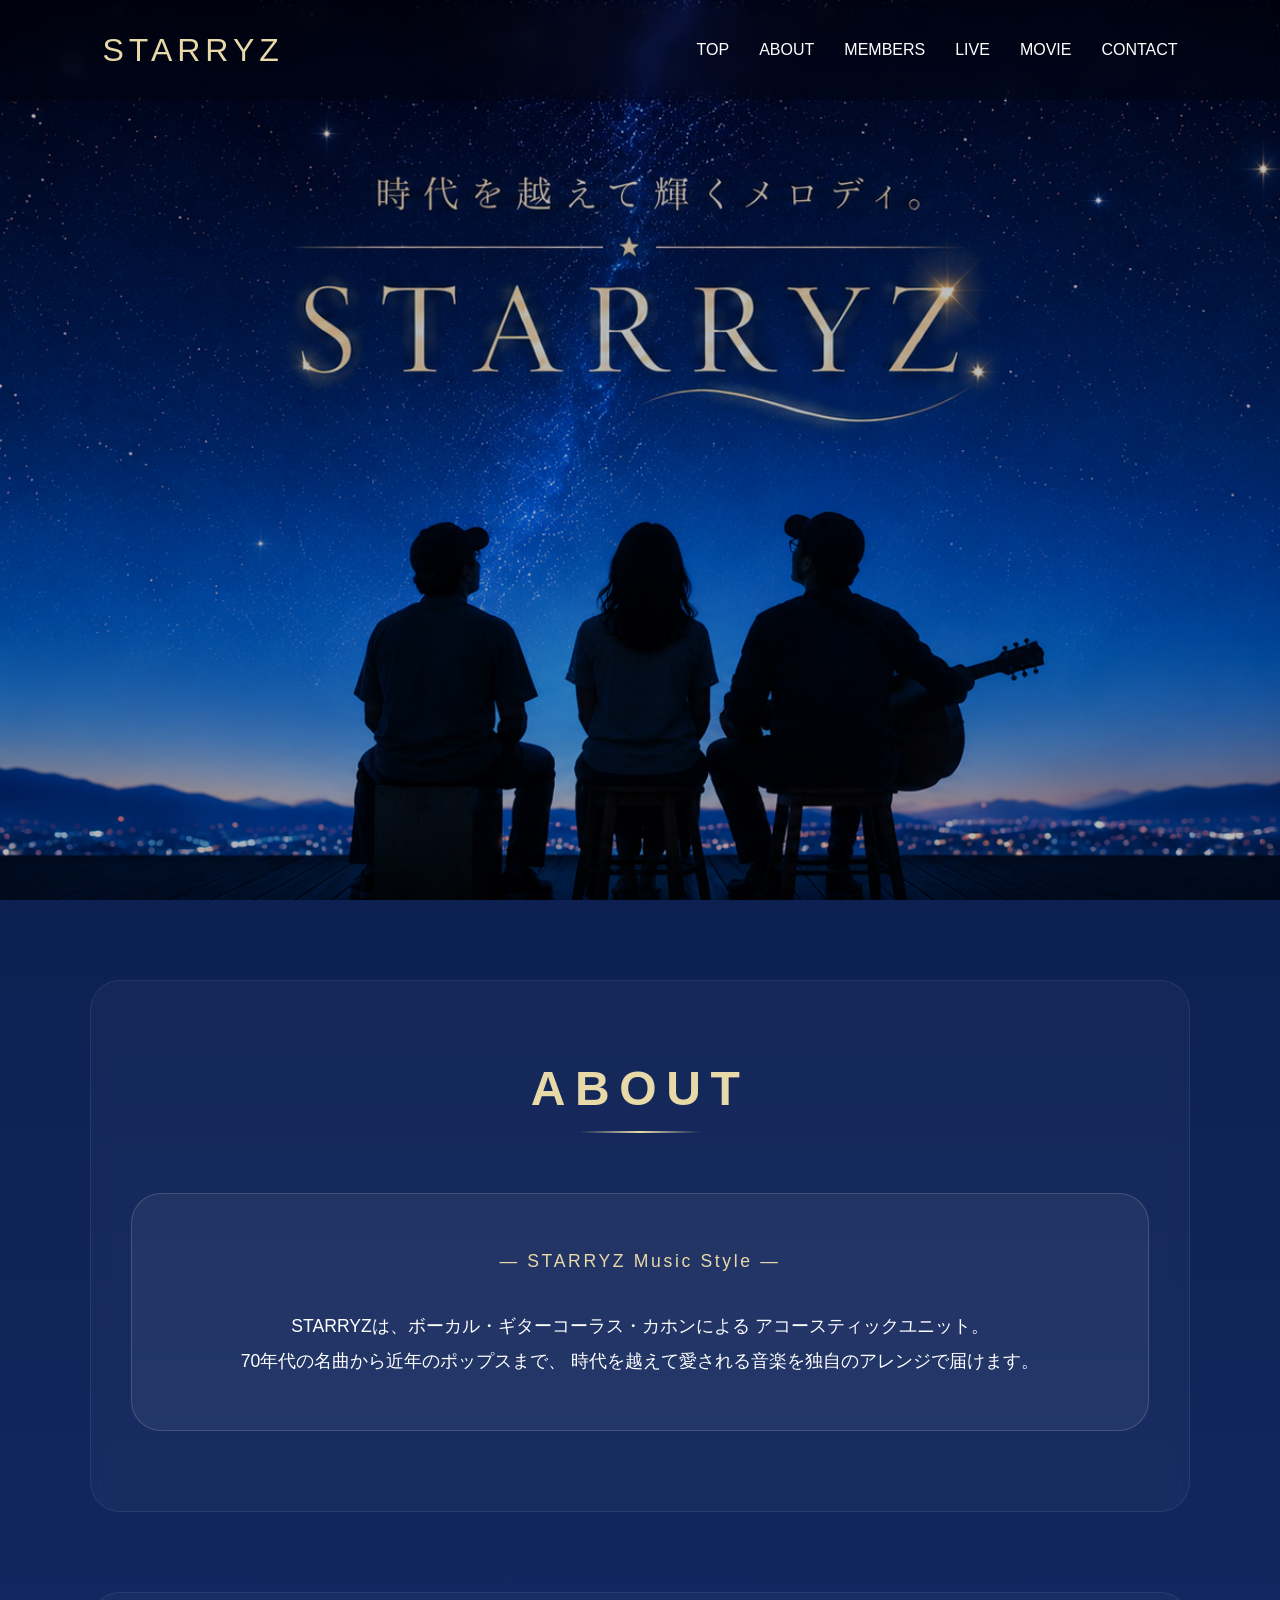
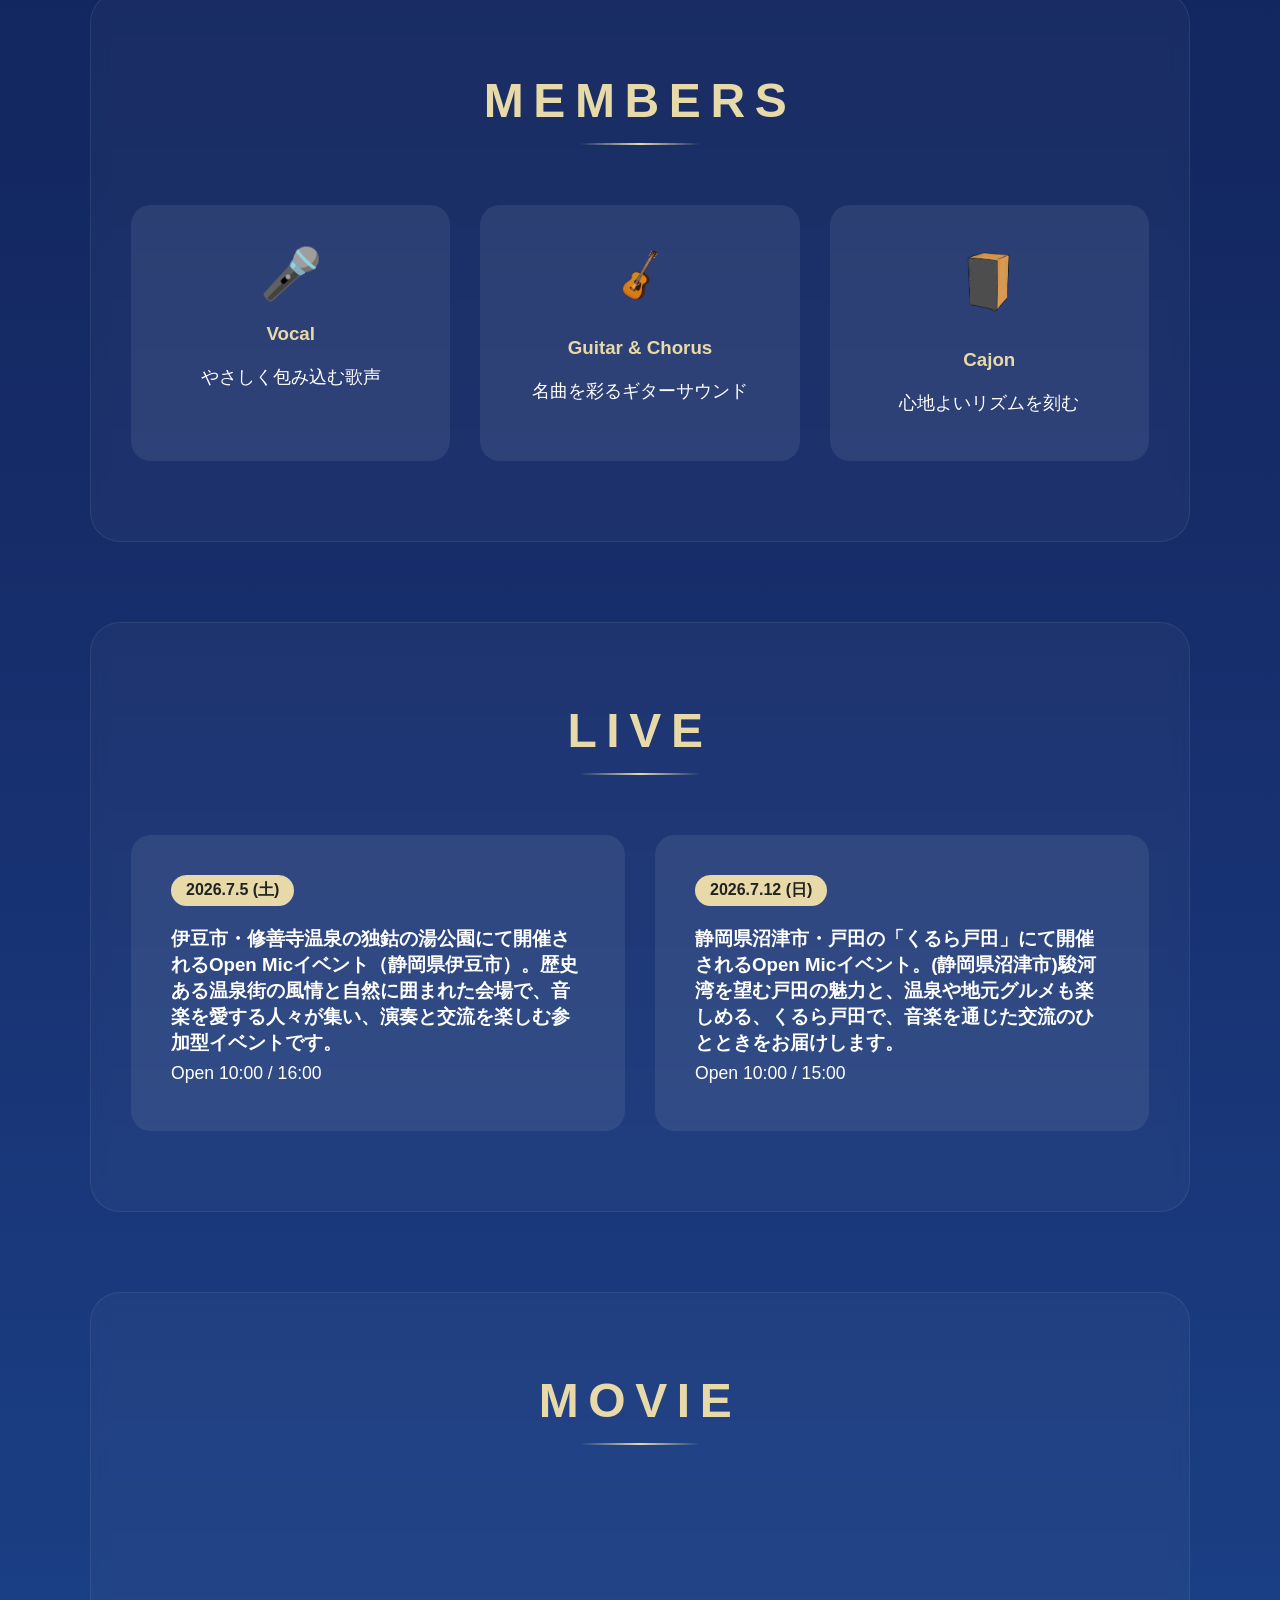
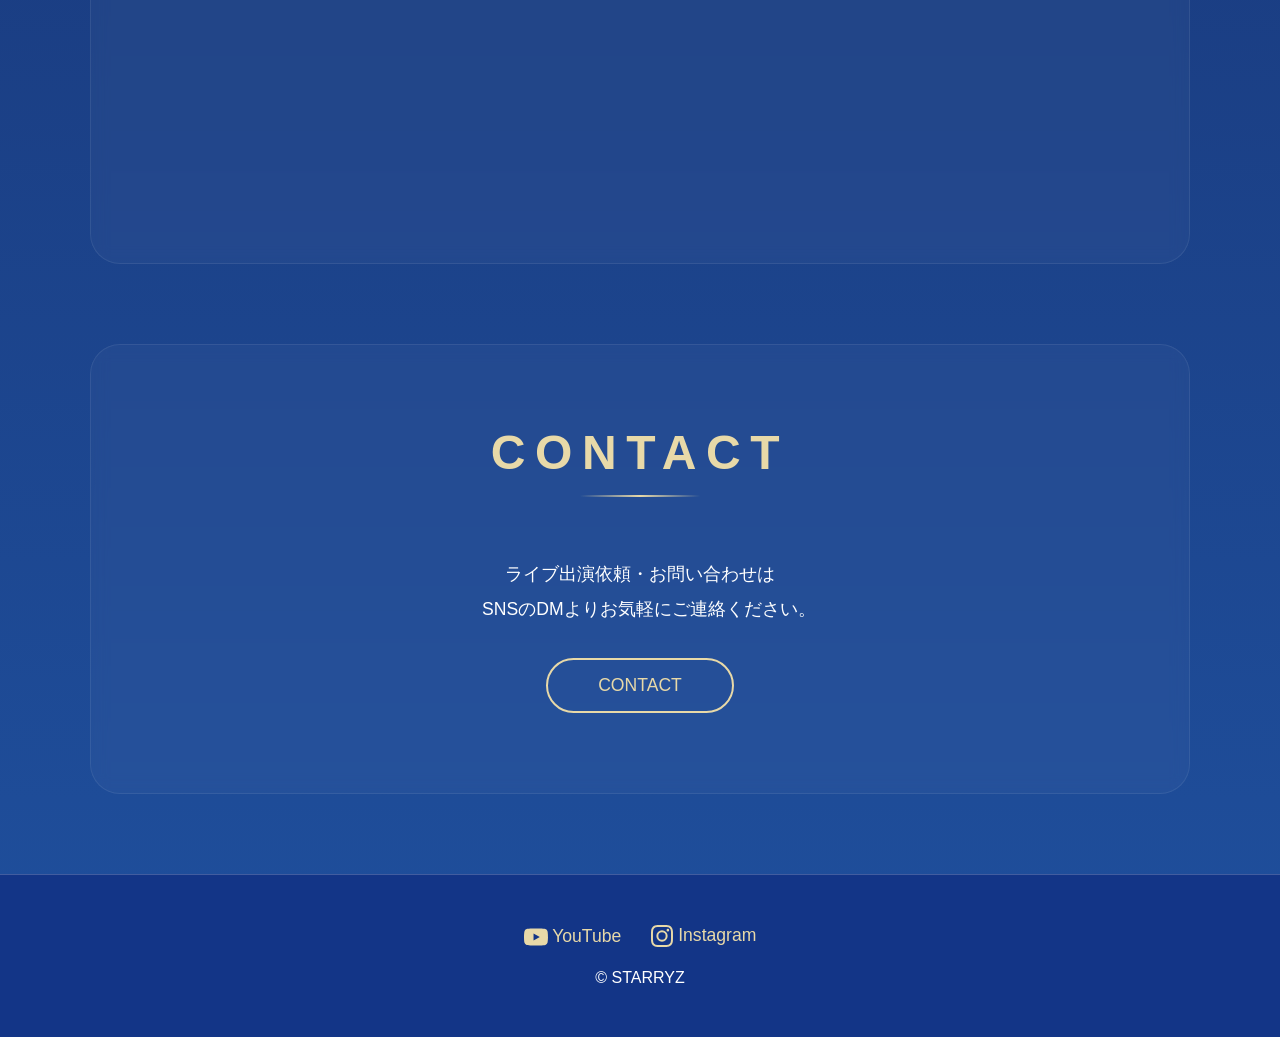
==== commit 8ab23ab5: "Update index.html" ====
--- a/index.html
+++ b/index.html
@@ -1,3 +1,6 @@
+<!DOCTYPE html>
+<html lang="ja">
+
 <!DOCTYPE html>
 <html lang="ja">
 
@@ -6,14 +9,17 @@
 	<meta name="viewport" content="width=device-width, initial-scale=1.0">
 
 	<!-- 【エリア拡大版：無料SEO対策】 -->
-	<title>STARRYZ（スターリイズ）｜静岡・神奈川・東京のアコースティックユニット</title>
-	<meta name="description" content="アコースティックユニット「STARRYZ（スターリイズ）」公式サイト。伊豆・沼津・三島・富士・富士宮・御殿場など静岡県内から、小田原・相模原・横浜・東京まで幅広く演奏活動を展開していく。イベントやフェスのライブ出演依頼も随時受付中！">
-	<meta name="keywords" content="STARRYZ,スターリイズ,アコースティック,バンド,ライブ出演依頼,イベント演奏,伊豆,沼津,三島,富士,富士宮,御殿場,小田原,相模原,横浜,東京">
+	<title>STARRYZ（スターリーズ）｜静岡・神奈川・東京のアコースティックユニット</title>
+	<meta name="description" content="アコースティックユニット「STARRYZ（スターリーズ）」公式サイト。伊豆・沼津・三島・富士・富士宮・御殿場など静岡県内から、小田原・相模原・横浜・東京まで幅広く演奏活動を展開。イベントやフェスのライブ出演依頼も随時受付中！">
+	<meta name="keywords" content="STARRYZ,スターリーズ,アコースティック,バンド,ライブ出演依頼,イベント演奏,伊豆,沼津,三島,富士,富士宮,御殿場,小田原,相模原,横浜,東京">
 	<!-- 【エリア拡大版：ここまで】 -->
 
+	<!-- 【最重要】アイコンマークを確実に復活させる最新のFont Awesomeリンク（バージョン6.5.2） -->
 	<link rel="stylesheet" href="https://cloudflare.com">
+
 	<link rel="stylesheet" href="style.css">
 </head>
+
 
 
 
@@ -141,19 +147,24 @@
 
 
 	<!-- *********************
-      　　フッター
-**************************-->
-
+			      フッター
+			**************************-->
 	<footer>
 
 		<div class="sns-links">
-			<a href="https://www.youtube.com/@starry-IZU" target="_blank" rel="noopener noreferrer">
-				<i class="fab fa-youtube"></i>
+			<a href="https://youtube.com" target="_blank" rel="noopener noreferrer">
+				<!-- YouTubeのイラストデータ(SVG)を直接埋め込み -->
+				<svg width="24" height="24" viewBox="0 0 24 24" fill="#E8D9A8" style="display:inline-block; vertical-align:middle;">
+					<path d="M23.498 6.186a3.016 3.016 0 0 0-2.122-2.136C19.505 3.545 12 3.545 12 3.545s-7.505 0-9.377.505A3.017 3.017 0 0 0 .502 6.186C0 8.07 0 12 0 12s0 3.93.502 5.814a3.016 3.016 0 0 0 2.122 2.136c1.871.505 9.376.505 9.376.505s7.505 0 9.377-.505a3.015 3.015 0 0 0 2.122-2.136C24 15.93 24 12 24 12s0-3.93-.502-5.814zM9.545 15.568V8.432L15.818 12l-6.273 3.568z" />
+				</svg>
 				YouTube
 			</a>
 
-			<a href="https://www.instagram.com/starry_izu/" target="_blank" rel="noopener noreferrer">
-				<i class="fab fa-instagram"></i>
+			<a href="https://instagram.com" target="_blank" rel="noopener noreferrer">
+				<!-- Instagramのイラストデータ(SVG)を直接埋め込み -->
+				<svg width="22" height="22" viewBox="0 0 24 24" fill="#E8D9A8" style="display:inline-block; vertical-align:middle;">
+					<path d="M12 2.163c3.204 0 3.584.012 4.85.07 3.252.148 4.771 1.691 4.919 4.919.058 1.265.069 1.645.069 4.849 0 3.205-.012 3.584-.069 4.849-.149 3.225-1.664 4.771-4.919 4.919-1.266.058-1.644.07-4.85.07-3.204 0-3.584-.012-4.849-.07-3.26-.149-4.771-1.699-4.919-4.92-.058-1.265-.07-1.644-.07-4.849 0-3.204.013-3.583.07-4.849.149-3.227 1.664-4.771 4.919-4.919 1.266-.057 1.645-.069 4.849-.069zM12 0C8.741 0 8.333.014 7.053.072 2.695.272.273 2.69.073 7.051.014 8.333 0 8.741 0 12c0 3.259.014 3.668.072 4.948.2 4.358 2.618 6.78 6.98 6.98 1.281.058 1.689.072 4.948.072 3.259 0 3.668-.014 4.948-.072 4.354-.2 6.782-2.618 6.979-6.98.059-1.28.073-1.689.073-4.948 0-3.259-.014-3.667-.072-4.947-.196-4.354-2.617-6.78-6.979-6.98C15.668.014 15.259 0 12 0zm0 5.838a6.162 6.162 0 1 0 0 12.324 6.162 6.162 0 0 0 0-12.324zM12 16a4 4 0 1 1 0-8 4 4 0 0 1 0 8zm6.406-11.845a1.44 1.44 0 1 0 0 2.881 1.44 1.44 0 0 0 0-2.881z" />
+				</svg>
 				Instagram
 			</a>
 		</div>
@@ -173,24 +184,25 @@
 
 			<h3>お問い合わせ先を選択</h3>
 
-			<a href="https://www.youtube.com/@starry-IZU" target="_blank" class="sns-select">
-
-				<i class="fa-brands fa-youtube"></i>
+			<a href="https://youtube.com" target="_blank" class="sns-select">
+				<!-- モーダル内のYouTubeアイコン -->
+				<svg width="30" height="30" viewBox="0 0 24 24" fill="#E8D9A8" style="display:inline-block; vertical-align:middle; margin-right:10px;">
+					<path d="M23.498 6.186a3.016 3.016 0 0 0-2.122-2.136C19.505 3.545 12 3.545 12 3.545s-7.505 0-9.377.505A3.017 3.017 0 0 0 .502 6.186C0 8.07 0 12 0 12s0 3.93.502 5.814a3.016 3.016 0 0 0 2.122 2.136c1.871.505 9.376.505 9.376.505s7.505 0 9.377-.505a3.015 3.015 0 0 0 2.122-2.136C24 15.93 24 12 24 12s0-3.93-.502-5.814zM9.545 15.568V8.432L15.818 12l-6.273 3.568z" />
+				</svg>
 				YouTube
-
-			</a>
-
-			<a href="https://www.instagram.com/starry_izu/" target="_blank" class="sns-select">
-
-				<i class="fa-brands fa-instagram"></i>
+			</a>
+
+			<a href="https://instagram.com" target="_blank" class="sns-select">
+				<!-- モーダル内のInstagramアイコン -->
+				<svg width="26" height="26" viewBox="0 0 24 24" fill="#E8D9A8" style="display:inline-block; vertical-align:middle; margin-right:10px;">
+					<path d="M12 2.163c3.204 0 3.584.012 4.85.07 3.252.148 4.771 1.691 4.919 4.919.058 1.265.069 1.645.069 4.849 0 3.205-.012 3.584-.069 4.849-.149 3.225-1.664 4.771-4.919 4.919-1.266.058-1.644.07-4.85.07-3.204 0-3.584-.012-4.849-.07-3.26-.149-4.771-1.699-4.919-4.92-.058-1.265-.07-1.644-.07-4.849 0-3.204.013-3.583.07-4.849.149-3.227 1.664-4.771 4.919-4.919 1.266-.057 1.645-.069 4.849-.069zM12 0C8.741 0 8.333.014 7.053.072 2.695.272.273 2.69.073 7.051.014 8.333 0 8.741 0 12c0 3.259.014 3.668.072 4.948.2 4.358 2.618 6.78 6.98 6.98 1.281.058 1.689.072 4.948.072 3.259 0 3.668-.014 4.948-.072 4.354-.2 6.782-2.618 6.979-6.98.059-1.28.073-1.689.073-4.948 0-3.259-.014-3.667-.072-4.947-.196-4.354-2.617-6.78-6.979-6.98C15.668.014 15.259 0 12 0zm0 5.838a6.162 6.162 0 1 0 0 12.324 6.162 6.162 0 0 0 0-12.324zM12 16a4 4 0 1 1 0-8 4 4 0 0 1 0 8zm6.406-11.845a1.44 1.44 0 1 0 0 2.881 1.44 1.44 0 0 0 0-2.881z" />
+				</svg>
 				Instagram
-
 			</a>
 
 		</div>
 
 	</div>
-
 
 
 	<!-- 【修正】ハンバーガーメニュー開閉用の記述を追加 -->
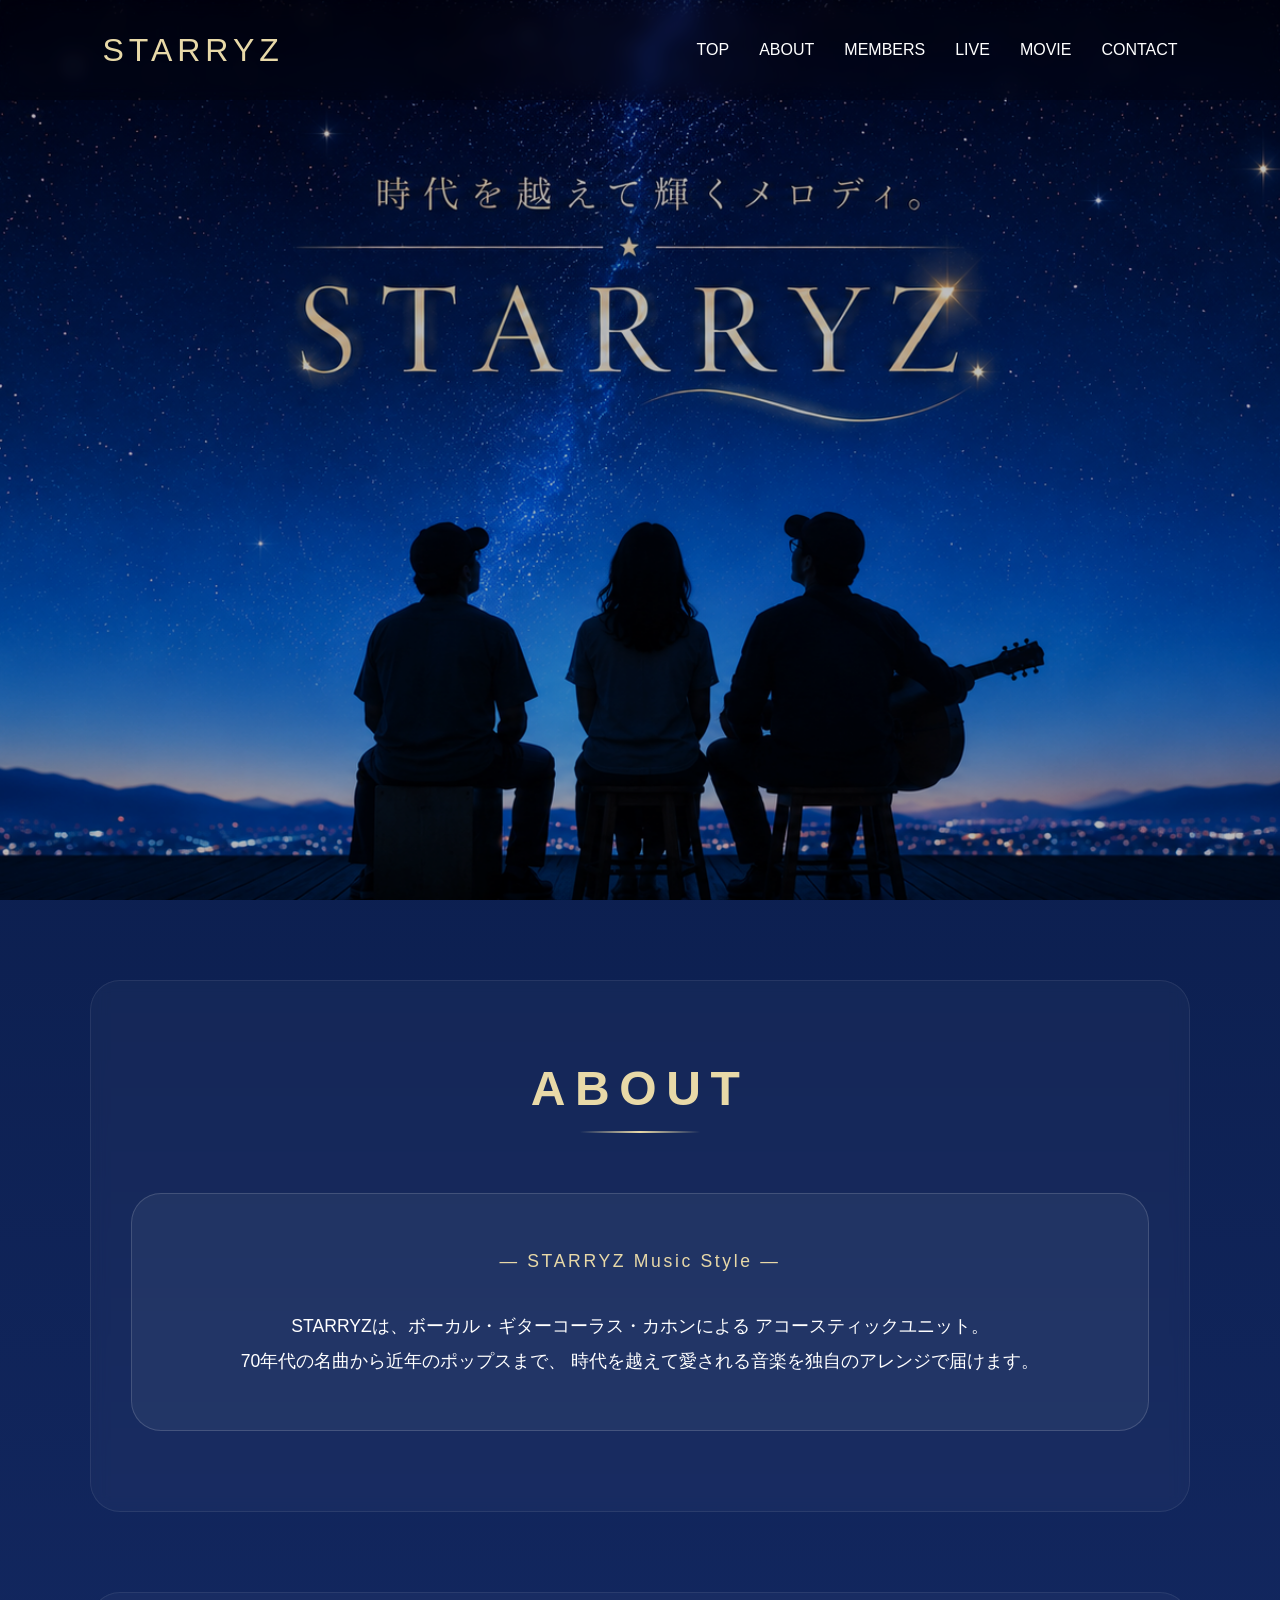
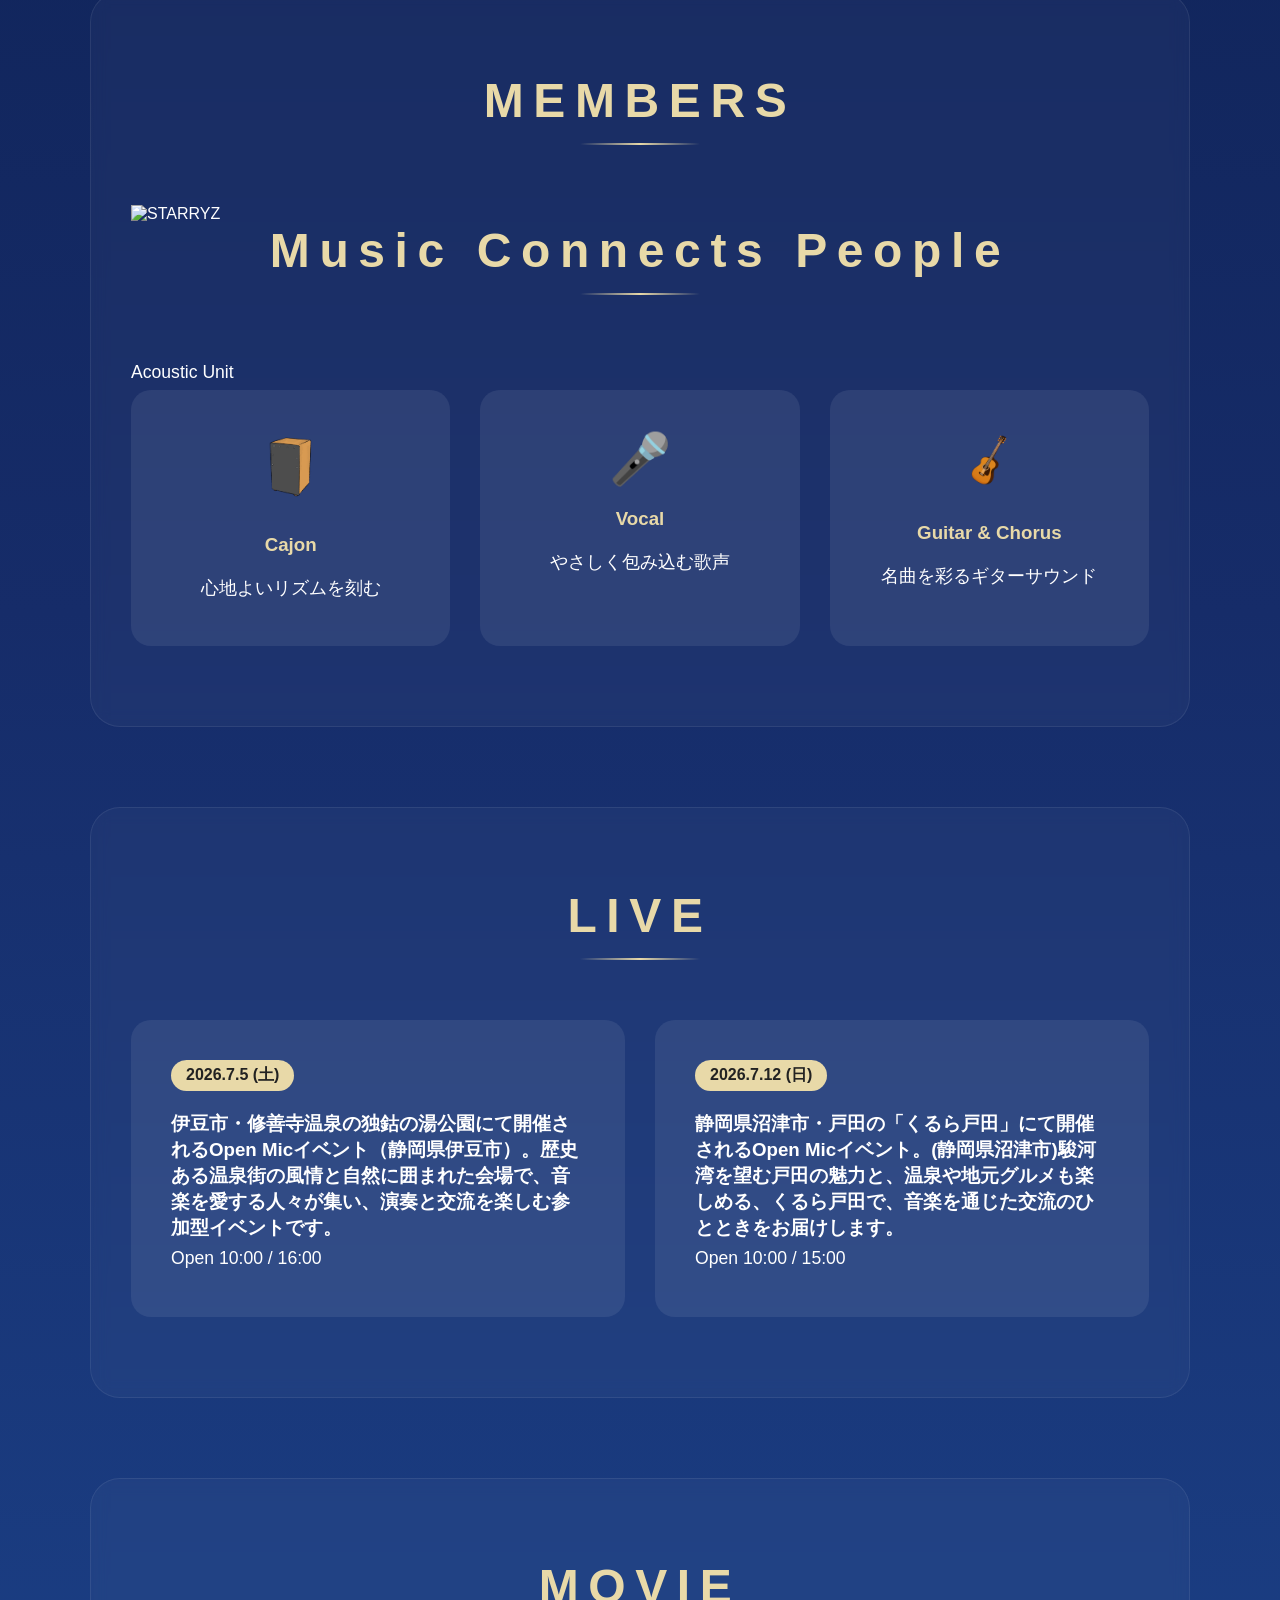
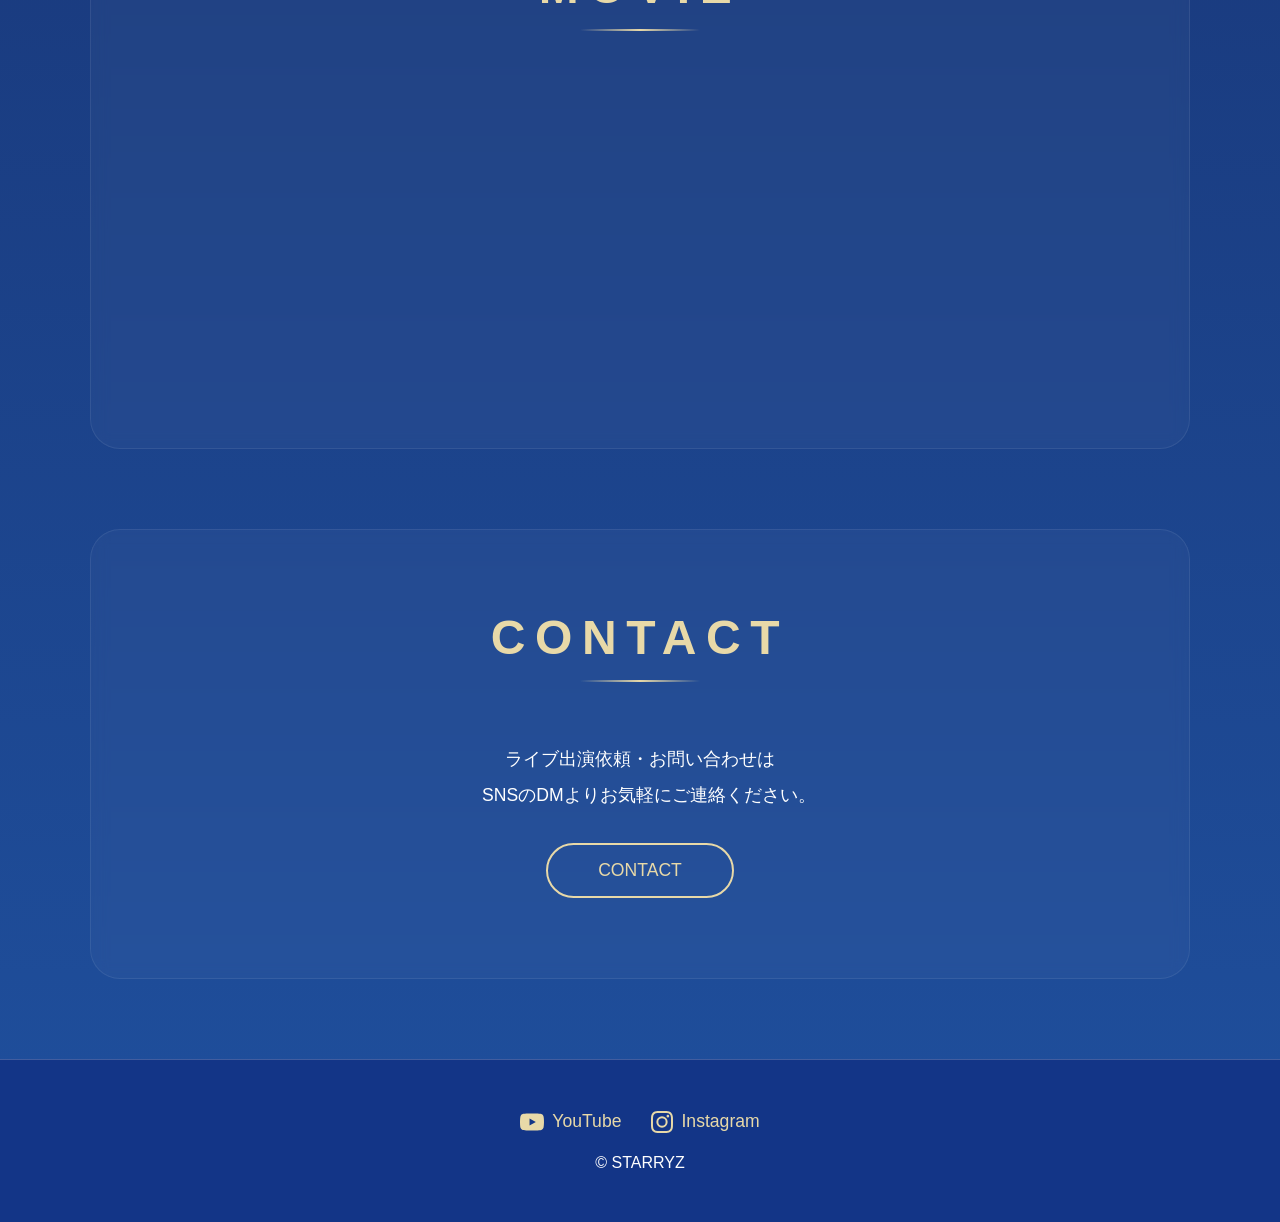
==== commit eb40ce32: "Update index.html" ====
--- a/index.html
+++ b/index.html
@@ -1,6 +1,3 @@
-<!DOCTYPE html>
-<html lang="ja">
-
 <!DOCTYPE html>
 <html lang="ja">
 
@@ -13,9 +10,12 @@
 	<meta name="description" content="アコースティックユニット「STARRYZ（スターリーズ）」公式サイト。伊豆・沼津・三島・富士・富士宮・御殿場など静岡県内から、小田原・相模原・横浜・東京まで幅広く演奏活動を展開。イベントやフェスのライブ出演依頼も随時受付中！">
 	<meta name="keywords" content="STARRYZ,スターリーズ,アコースティック,バンド,ライブ出演依頼,イベント演奏,伊豆,沼津,三島,富士,富士宮,御殿場,小田原,相模原,横浜,東京">
 	<!-- 【エリア拡大版：ここまで】 -->
-
+	<link rel="preconnect" href="https://fonts.googleapis.com">
+	<link rel="preconnect" href="https://fonts.gstatic.com" crossorigin>
+	<link href="https://fonts.googleapis.com/css2?family=Cormorant+Garamond:wght@300;400;500&display=swap" rel="stylesheet">
+	<link rel="stylesheet" href="https://cdnjs.cloudflare.com/ajax/libs/animate.css/4.1.1/animate.min.css">
 	<!-- 【最重要】アイコンマークを確実に復活させる最新のFont Awesomeリンク（バージョン6.5.2） -->
-	<link rel="stylesheet" href="https://cloudflare.com">
+	<link rel="stylesheet" href="https://cdnjs.cloudflare.com/ajax/libs/font-awesome/6.5.2/css/all.min.css">
 
 	<link rel="stylesheet" href="style.css">
 </head>
@@ -26,8 +26,9 @@
 <body>
 
 	<header>
-		<div class="logo">STARRYZ</div>
-
+		<div class="logo animate__animated animate__fadeInDown">
+			STARRYZ
+		</div>
 		<!-- 【修正】PC用ナビゲーションにクラス名(nav-pc)を付与 -->
 		<nav class="nav-pc">
 			<ul>
@@ -63,6 +64,9 @@
 	<section class="hero">
 
 		<img src="images/mein.png" alt="STARRYZ">
+
+		<div class="hero-overlay"></div>
+
 		<div class="hero-text">
 		</div>
 
@@ -74,6 +78,7 @@
 	******************-->
 
 	<section id="about" class="section">
+
 		<h2>ABOUT</h2>
 		<div class="about-box">
 			<p class="catch"> ― STARRYZ Music Style ― </p>
@@ -81,27 +86,34 @@
 		</div>
 	</section>
 	<section id="members" class="section">
-		<h2>MEMBERS</h2>
+		<h2 class="animate__animated animate__fadeInUp">
+			MEMBERS
+		</h2> <!-- メイン写真 -->
+		<div class="members-main-photo"> <img src="images/about.png" alt="STARRYZ">
+			<div class="photo-overlay">
+				<h2>Music Connects People</h2>
+				<p>Acoustic Unit</p>
+			</div>
+		</div>
+		<div class="photo-divider"></div>
+		<!-- メンバーカード -->
 		<div class="member-grid">
+			<div class="member">
+				<div class="icon"> <img src="images/cajon.png" alt="Cajon"> </div>
+				<h3>Cajon</h3>
+				<p>心地よいリズムを刻む</p>
+			</div>
 			<div class="member">
 				<div class="icon">🎤</div>
 				<h3>Vocal</h3>
 				<p>やさしく包み込む歌声</p>
 			</div>
 			<div class="member">
-				<div class="icon">
-					<img src="images/guitar.png" alt="Acoustic Guitar">
-				</div>
+				<div class="icon"> <img src="images/guitar.png" alt="Acoustic Guitar"> </div>
 				<h3>Guitar & Chorus</h3>
 				<p>名曲を彩るギターサウンド</p>
 			</div>
-			<div class="member">
-				<div class="icon">
-					<img src="images/cajon.png" alt="Cajon">
-				</div>
-				<h3>Cajon</h3>
-				<p>心地よいリズムを刻む</p>
-			</div>
+
 		</div>
 	</section>
 	<section id="live" class="section">
@@ -244,6 +256,17 @@
 				spNav.classList.remove('open');
 			});
 		});
+		window.addEventListener('scroll', () => {
+
+			const header = document.querySelector('header');
+
+			if (window.scrollY > 50) {
+				header.classList.add('scrolled');
+			} else {
+				header.classList.remove('scrolled');
+			}
+
+		});
 	</script>
 
 </body>
--- a/style.css
+++ b/style.css
@@ -2,6 +2,17 @@
 	margin: 0;
 	padding: 0;
 	box-sizing: border-box;
+}
+
+/* 【マーク復活の超重要設定】アイコンにフォント情報を強制適用する */
+.fa-brands,
+.fab,
+.fa-solid,
+.fas {
+	font-family: "Font Awesome 6 Brands", "Font Awesome 6 Free" !important;
+	font-weight: 900 !important;
+	display: inline-block !important;
+	font-style: normal !important;
 }
 
 body {
@@ -34,7 +45,6 @@
 	color: #E8D9A8;
 	letter-spacing: 5px;
 	z-index: 10001;
-	/* メニュー開閉時もロゴを最前面に */
 }
 
 /* PCナビ */
@@ -54,12 +64,12 @@
 	color: #E8D9A8;
 }
 
-/* スマホ用ハンバーガーボタン（PCでは完全に隠す） */
+/* スマホ用ハンバーガーボタン */
 #nav-toggle {
 	display: none;
 }
 
-/* スマホ用全画面メニュー（PCでは完全に隠す） */
+/* スマホ用全画面メニュー */
 #nav-sp {
 	display: none;
 }
@@ -293,6 +303,7 @@
 	cursor: pointer;
 }
 
+/* お問い合わせモーダルのSNSボタン設定 */
 .sns-select {
 	display: flex;
 	align-items: center;
@@ -307,8 +318,9 @@
 	transition: .3s;
 }
 
-.sns-select i {
-	font-size: 2rem;
+/* アイコンマークを大きく見やすく調整 */
+.sns-select .fa-brands {
+	font-size: 1.8rem !important;
 }
 
 .sns-select:hover {
@@ -338,16 +350,20 @@
 	font-size: 1.1rem;
 	text-decoration: none;
 	transition: .3s;
+	display: flex;
+	align-items: center;
+	gap: 8px;
+	/* マークと文字の隙間 */
+}
+
+/* フッターのマークサイズを大きく調整 */
+.sns-links .fa-brands {
+	font-size: 1.4rem !important;
 }
 
 .sns-links a:hover {
 	color: #fff;
 	transform: translateY(-3px);
-}
-
-.sns-links i {
-	margin-right: 8px;
-	font-size: 1.4rem;
 }
 
 /******************
@@ -361,21 +377,17 @@
 		background: rgba(0, 0, 0, 0.6);
 	}
 
-	/* 【重要】スマホの時はPC用ナビを完全に隠す */
 	.nav-pc {
 		display: none !important;
 	}
 
-	/* 【重要】ハンバーガーボタンを使いやすい大きさに修正 */
 	#nav-toggle {
 		display: block;
 		background: none;
 		border: none;
 		cursor: pointer;
 		width: 32px;
-		/* 横幅を拡大 */
 		height: 26px;
-		/* 縦幅を拡大 */
 		position: relative;
 		z-index: 10001;
 	}
@@ -385,13 +397,11 @@
 		position: absolute;
 		width: 100%;
 		height: 3px;
-		/* 線を少し太くして見やすく */
 		background-color: #E8D9A8;
 		left: 0;
 		transition: transform .3s, opacity .3s;
 	}
 
-	/* 三本線の間隔を調整 */
 	#nav-toggle span:nth-child(1) {
 		top: 0;
 	}
@@ -404,7 +414,6 @@
 		top: 22px;
 	}
 
-	/* ボタンを押し、×に変形した時の線の重なりを修正 */
 	#nav-toggle.active span:nth-child(1) {
 		transform: translateY(11px) rotate(45deg);
 	}
@@ -417,7 +426,6 @@
 		transform: translateY(-11px) rotate(-45deg);
 	}
 
-	/* スマホ用全画面メニューの設定 */
 	#nav-sp {
 		display: flex;
 		position: fixed;
@@ -434,7 +442,6 @@
 		transition: opacity .3s, visibility .3s;
 	}
 
-	/* 開いた時のクラス */
 	#nav-sp.open {
 		opacity: 1;
 		visibility: visible;
@@ -465,7 +472,6 @@
 		letter-spacing: 3px;
 	}
 
-	/* メイン画像縮小用の設定 */
 	.hero {
 		height: auto;
 		padding-top: 60px;
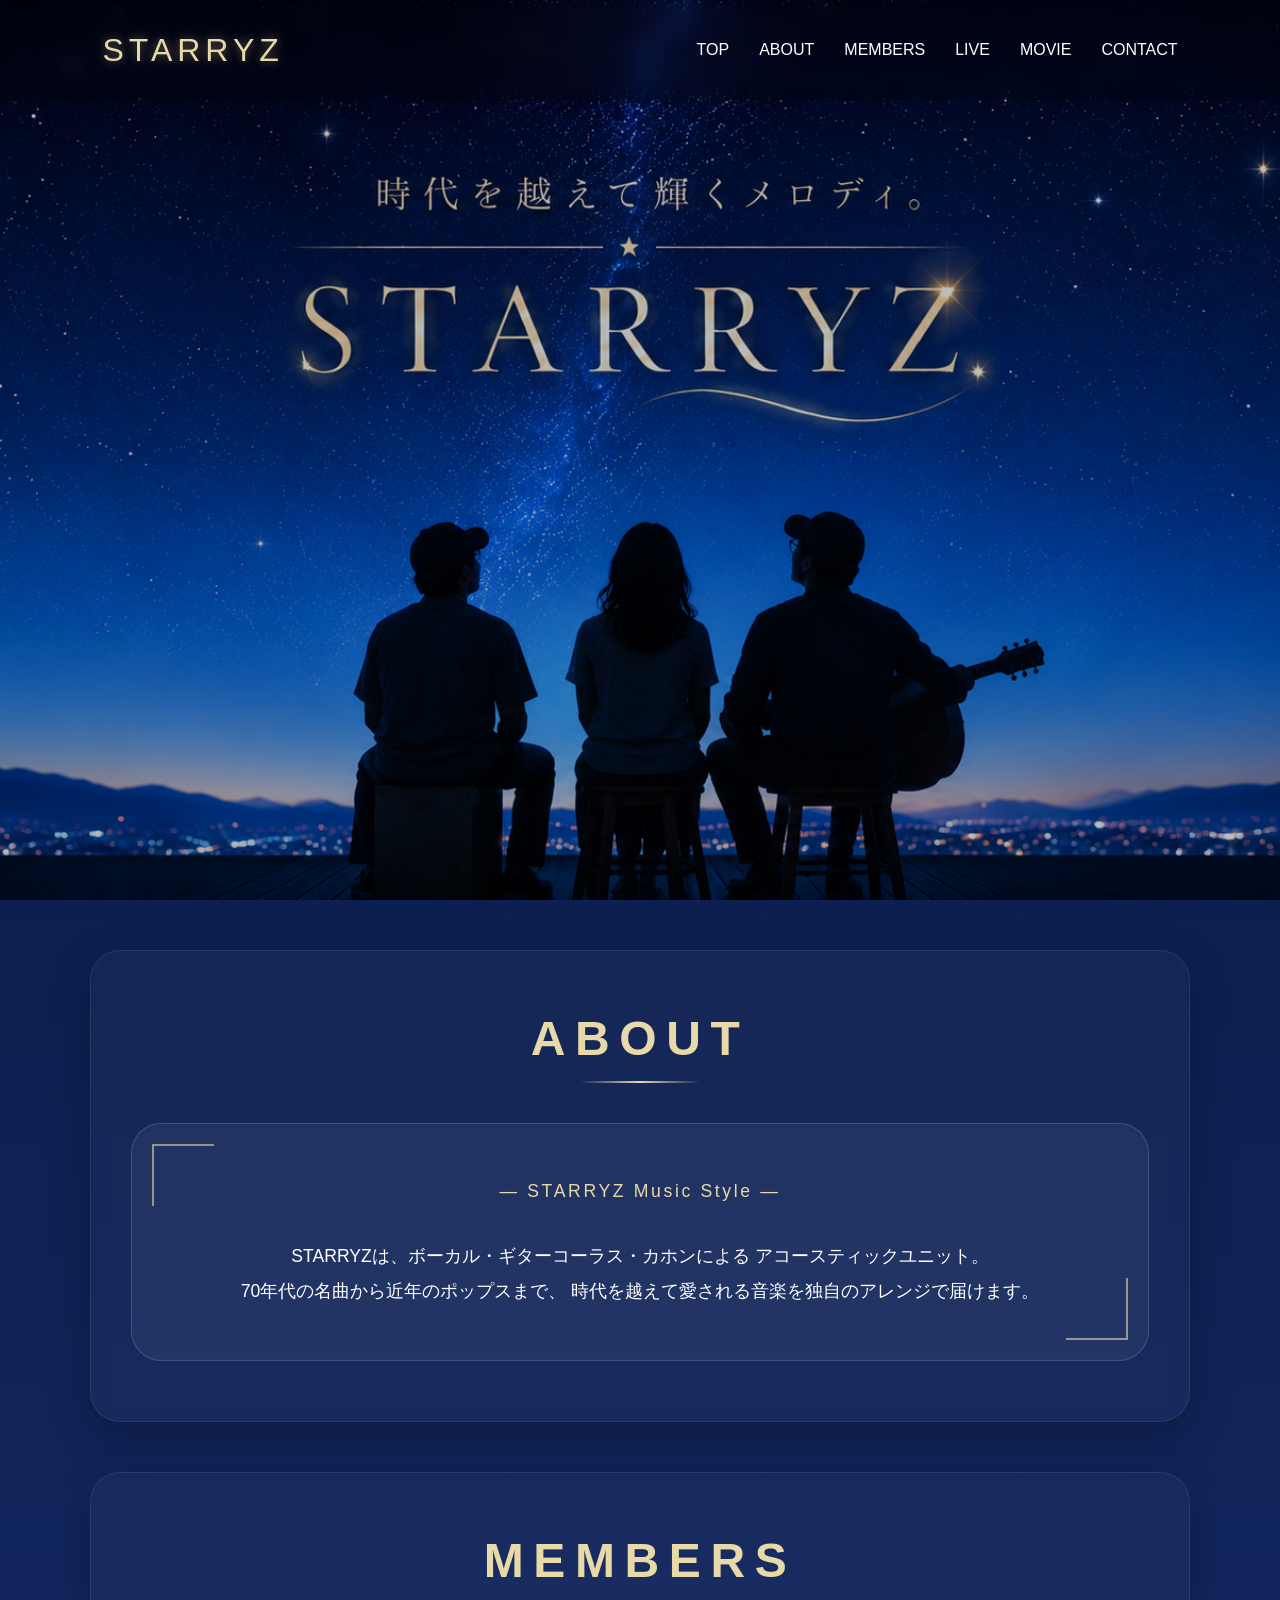
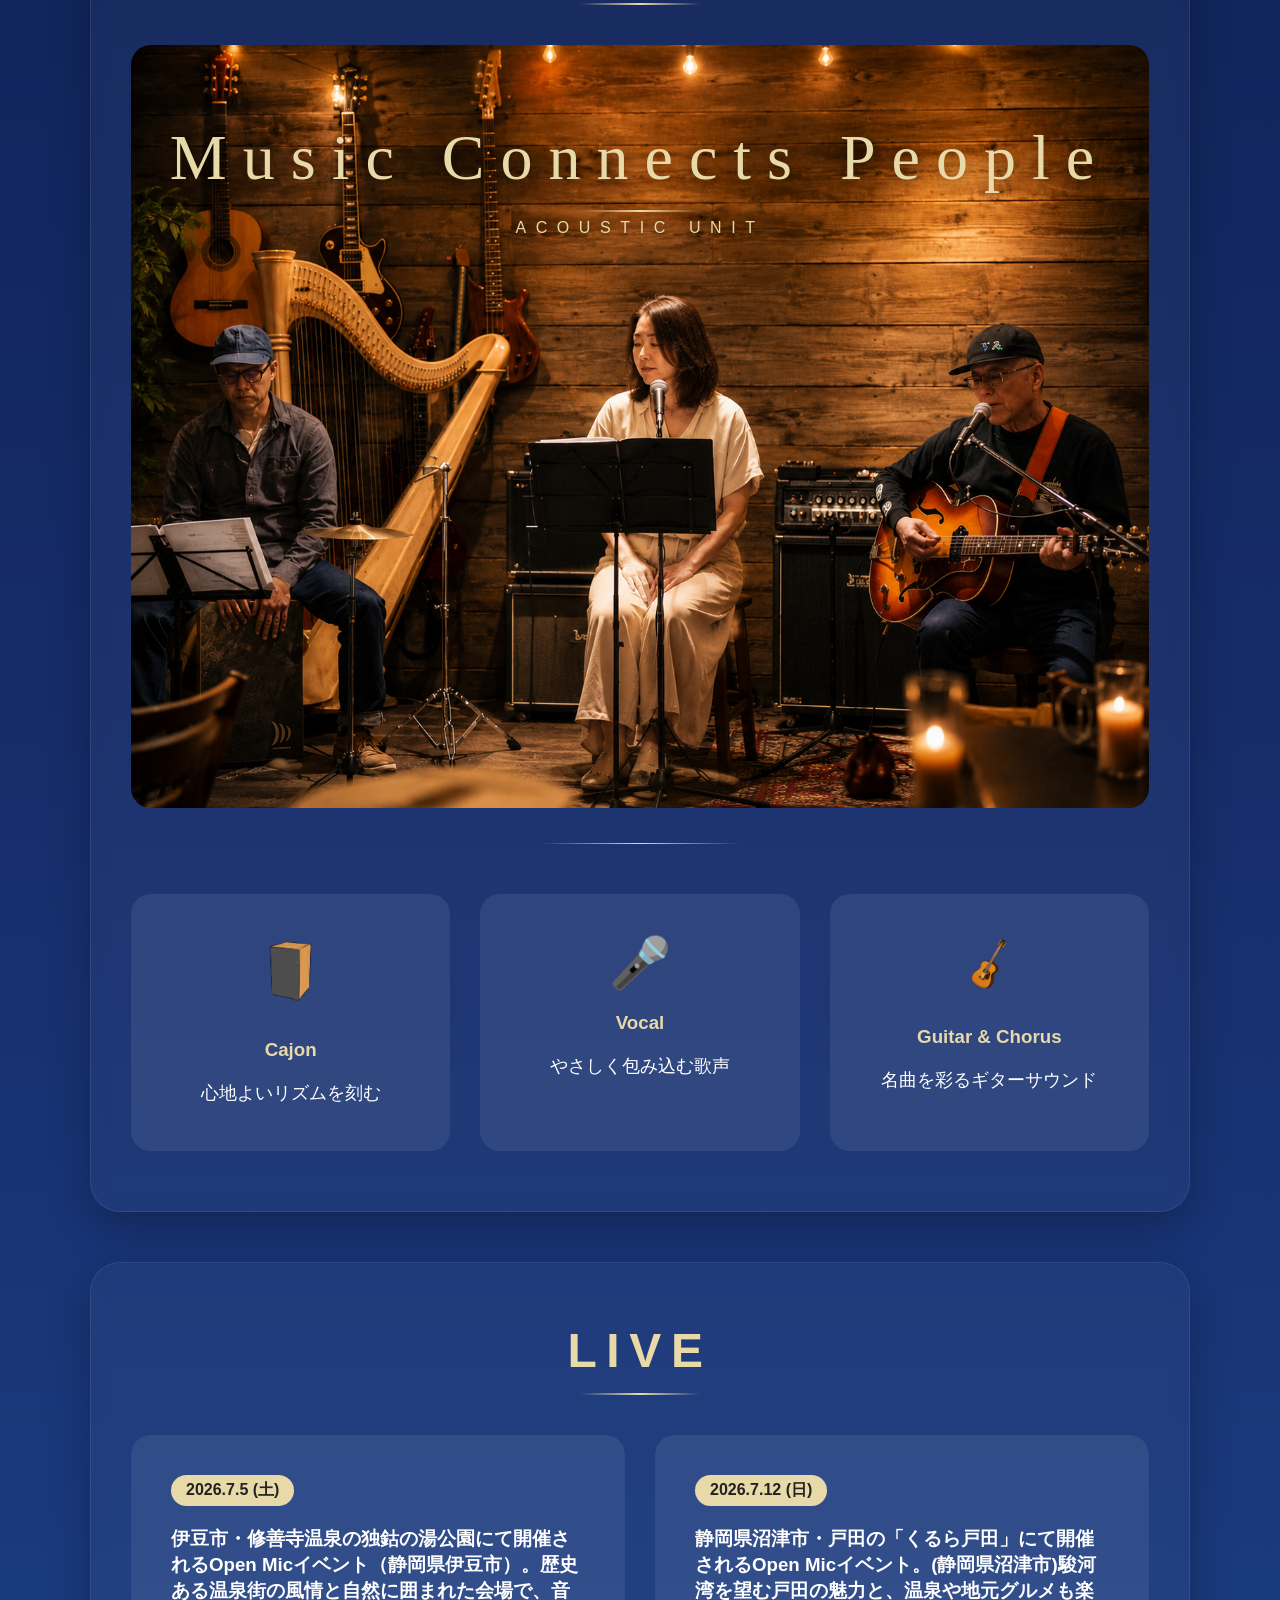
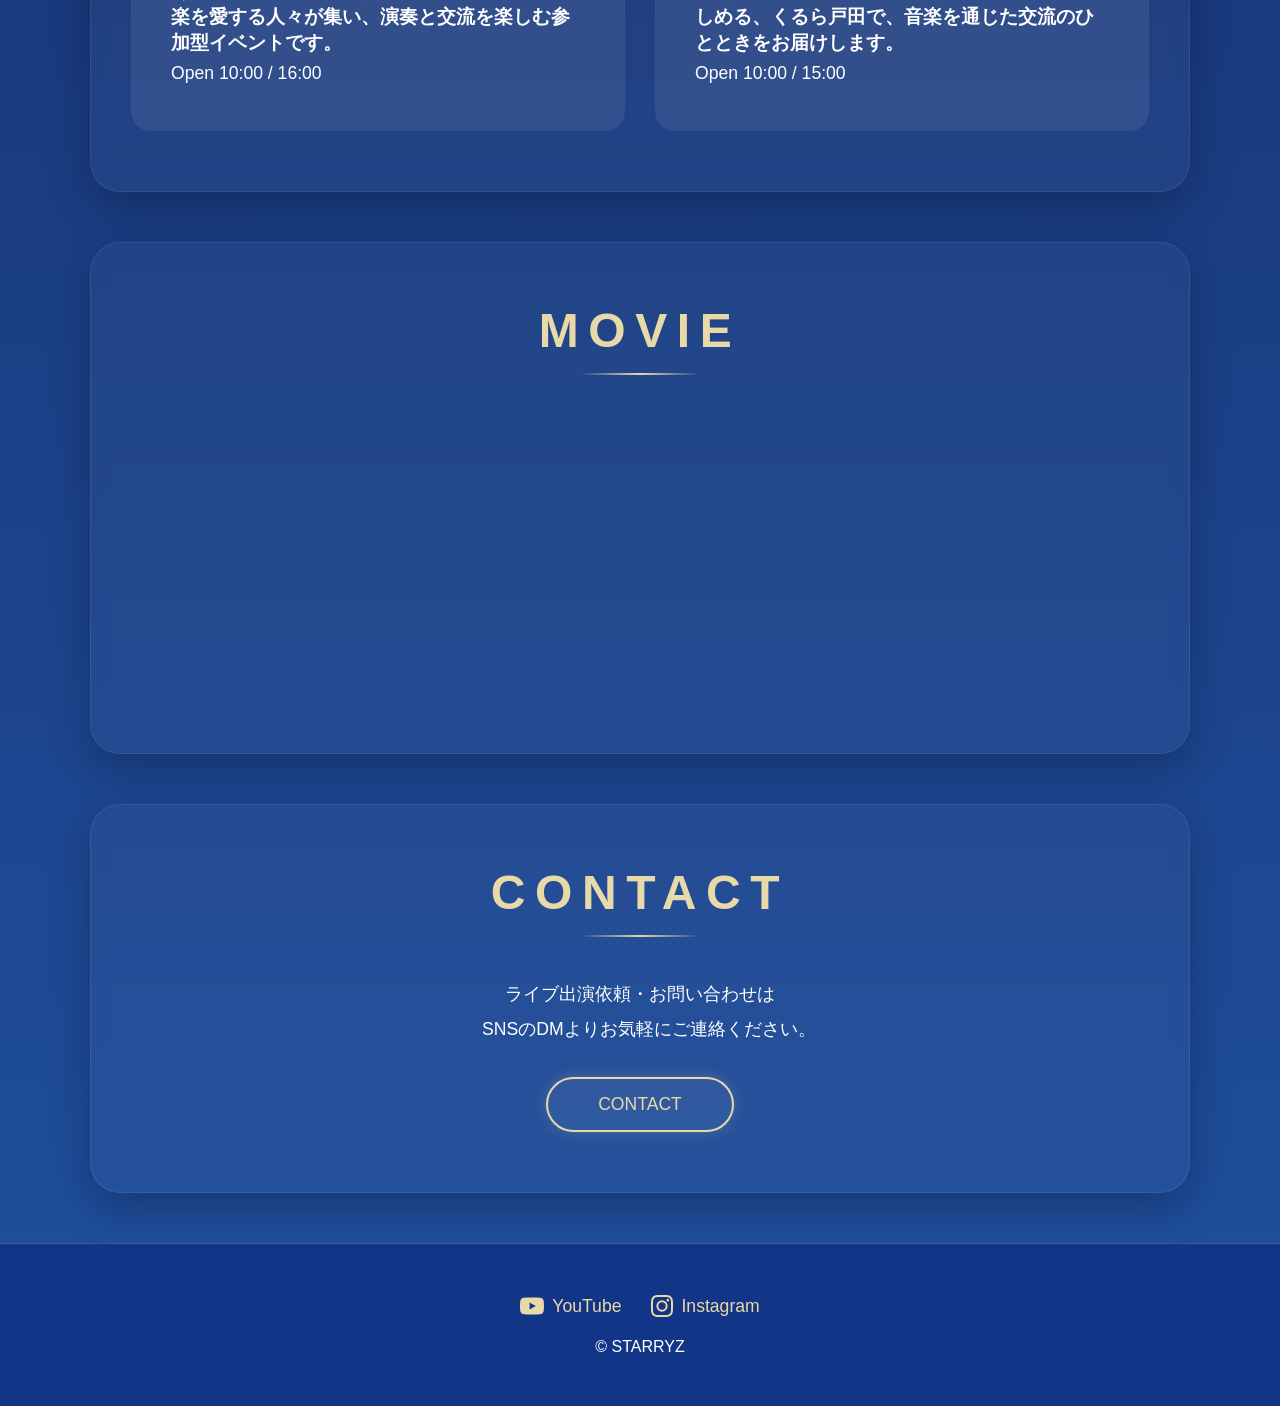
==== commit 54ee6021: "Update index.html" ====
--- a/index.html
+++ b/index.html
@@ -85,7 +85,7 @@
 			<p> STARRYZは、ボーカル・ギターコーラス・カホンによる アコースティックユニット。<br> 70年代の名曲から近年のポップスまで、 時代を越えて愛される音楽を独自のアレンジで届けます。 </p>
 		</div>
 	</section>
-	<section id="members" class="section">
+	<section id="members" class="section fade-up">
 		<h2 class="animate__animated animate__fadeInUp">
 			MEMBERS
 		</h2> <!-- メイン写真 -->
@@ -116,7 +116,7 @@
 
 		</div>
 	</section>
-	<section id="live" class="section">
+	<section id="live" class="section fade-up">
 		<h2>LIVE</h2>
 		<div class="live-grid">
 			<div class="live-box"> <span class="date">2026.7.5 (土)</span>
@@ -267,6 +267,23 @@
 			}
 
 		});
+		const fadeItems = document.querySelectorAll('.fade-up');
+
+		window.addEventListener('scroll', () => {
+
+			fadeItems.forEach(item => {
+
+				const position = item.getBoundingClientRect().top;
+
+				if (position < window.innerHeight - 150) {
+
+					item.classList.add('show');
+
+				}
+
+			});
+
+		});
 	</script>
 
 </body>
--- a/style.css
+++ b/style.css
@@ -24,6 +24,23 @@
 			#162c69 50%,
 			#1f509e 100%);
 	color: #fff;
+}
+
+body::before {
+	content: "";
+	position: fixed;
+	inset: 0;
+
+	background-image:
+		radial-gradient(rgba(232, 217, 168, .8) 1px, transparent 1px);
+
+	background-size: 160px 160px;
+
+	opacity: .35;
+
+	pointer-events: none;
+
+	z-index: -1;
 }
 
 header {
@@ -38,6 +55,8 @@
 	background: rgba(0, 0, 0, 0.2);
 	backdrop-filter: blur(10px);
 	z-index: 999;
+	transition: .4s;
+
 }
 
 .logo {
@@ -45,6 +64,9 @@
 	color: #E8D9A8;
 	letter-spacing: 5px;
 	z-index: 10001;
+	text-shadow:
+		0 0 10px rgba(232, 217, 168, .4),
+		0 0 20px rgba(232, 217, 168, .2);
 }
 
 /* PCナビ */
@@ -118,12 +140,14 @@
 
 .section {
 	max-width: 1100px;
-	margin: 80px auto;
-	padding: 80px 40px;
+	margin: 50px auto;
+	padding: 60px 40px;
 	background: rgba(255, 255, 255, .03);
 	border: 1px solid rgba(255, 255, 255, .08);
 	border-radius: 30px;
 	backdrop-filter: blur(8px);
+	box-shadow:
+		0 15px 40px rgba(0, 0, 0, .25);
 }
 
 /* 見出し */
@@ -132,8 +156,21 @@
 	font-size: 3rem;
 	letter-spacing: .2em;
 	text-align: center;
-	margin-bottom: 60px;
+	margin-bottom: 40px;
 	position: relative;
+	animation: fadeUp 1.2s ease;
+}
+
+@keyframes fadeUp {
+	from {
+		opacity: 0;
+		transform: translateY(30px);
+	}
+
+	to {
+		opacity: 1;
+		transform: translateY(0);
+	}
 }
 
 .section h2::after {
@@ -143,6 +180,18 @@
 	height: 2px;
 	background: linear-gradient(to right, transparent, #E8D9A8, transparent);
 	margin: 15px auto 0;
+	animation: lineGrow 1.5s ease;
+}
+
+@keyframes lineGrow {
+
+	from {
+		width: 0;
+	}
+
+	to {
+		width: 120px;
+	}
 }
 
 .section p {
@@ -152,11 +201,43 @@
 
 /* ABOUT */
 .about-box {
+	position: relative;
 	background: rgba(255, 255, 255, .05);
 	padding: 50px;
 	border-radius: 30px;
 	border: 1px solid rgba(255, 255, 255, .15);
 	text-align: center;
+
+}
+
+.about-box::before {
+	content: "";
+	position: absolute;
+	top: 20px;
+	left: 20px;
+
+	width: 60px;
+	height: 60px;
+
+	border-top: 2px solid #E8D9A8;
+	border-left: 2px solid #E8D9A8;
+
+	opacity: .6;
+}
+
+.about-box::after {
+	content: "";
+	position: absolute;
+	right: 20px;
+	bottom: 20px;
+
+	width: 60px;
+	height: 60px;
+
+	border-right: 2px solid #E8D9A8;
+	border-bottom: 2px solid #E8D9A8;
+
+	opacity: .6;
 }
 
 .catch {
@@ -171,6 +252,7 @@
 	display: grid;
 	grid-template-columns: repeat(auto-fit, minmax(240px, 1fr));
 	gap: 30px;
+	margin-top: 50px;
 }
 
 .member {
@@ -182,8 +264,12 @@
 }
 
 .member:hover {
-	transform: translateY(-10px);
-	box-shadow: 0 10px 30px rgba(0, 0, 0, .3);
+
+	transform:
+		translateY(-10px) scale(1.03);
+
+	box-shadow:
+		0 15px 40px rgba(0, 0, 0, .4);
 }
 
 .icon {
@@ -196,10 +282,6 @@
 	height: auto;
 }
 
-.guitar img {
-	width: 80px;
-	height: auto;
-}
 
 .member h3 {
 	color: #E8D9A8;
@@ -221,7 +303,11 @@
 }
 
 .live-box:hover {
-	transform: scale(1.03);
+	transform:
+		translateY(-8px) scale(1.03);
+
+	box-shadow:
+		0 15px 40px rgba(0, 0, 0, .35);
 }
 
 .date {
@@ -256,18 +342,51 @@
 .contact-btn {
 	margin-top: 30px;
 	padding: 15px 50px;
+
+	background: rgba(255, 255, 255, .05);
+
+	color: #E8D9A8;
+
 	border: 2px solid #E8D9A8;
 	border-radius: 50px;
-	background: transparent;
-	color: #E8D9A8;
+
 	cursor: pointer;
 	font-size: 1.1rem;
-	transition: .3s;
+
+	position: relative;
+	overflow: hidden;
+
+	box-shadow:
+		0 0 15px rgba(232, 217, 168, .2);
+
+	transition: .4s;
 }
 
 .contact-btn:hover {
-	background: #E8D9A8;
-	color: #111;
+
+	transform: translateY(-3px);
+
+	background: rgba(232, 217, 168, .15);
+
+	box-shadow:
+		0 0 30px rgba(232, 217, 168, .5);
+}
+
+
+
+@keyframes btnShine {
+
+	0% {
+		left: -150%;
+	}
+
+	50% {
+		left: 150%;
+	}
+
+	100% {
+		left: 150%;
+	}
 }
 
 .modal {
@@ -502,3 +621,212 @@
 		grid-template-columns: 1fr;
 	}
 }
+
+.members-main-photo {
+
+	position: relative;
+
+	width: 100%;
+
+	overflow: hidden;
+
+	border-radius: 20px;
+}
+
+.members-main-photo::before {
+	content: "";
+	position: absolute;
+	top: 0;
+	left: -120%;
+	width: 60%;
+	height: 100%;
+
+	background:
+		linear-gradient(90deg,
+			transparent,
+			rgba(255, 255, 255, .15),
+			transparent);
+
+	animation: shine 8s infinite;
+	z-index: 2;
+}
+
+.photo-divider {
+	width: 200px;
+	height: 1px;
+	margin: 35px auto;
+
+	background:
+		linear-gradient(to right,
+			transparent,
+			#E8D9A8,
+			transparent);
+}
+
+@keyframes shine {
+	0% {
+		left: -120%;
+	}
+
+	40% {
+		left: 120%;
+	}
+
+	100% {
+		left: 120%;
+	}
+}
+
+.members-main-photo img {
+
+	width: 100%;
+
+	height: 100%;
+
+	object-fit: cover;
+
+	display: block;
+
+	animation: zoomPhoto 20s linear infinite alternate;
+}
+
+@keyframes zoomPhoto {
+
+	from {
+		transform: scale(1);
+	}
+
+	to {
+		transform: scale(1.15);
+	}
+}
+
+.photo-overlay {
+	position: absolute;
+
+	left: 50%;
+	top: 10%;
+
+	transform: translateX(-50%);
+
+	text-align: center;
+
+	color: #fff;
+
+	text-shadow: 0 2px 10px rgba(0, 0, 0, .8);
+
+	width: 100%;
+}
+
+.photo-overlay h2 {
+
+	font-family: 'Cormorant Garamond', serif;
+
+	font-size: 4rem;
+
+	font-weight: 300;
+
+	letter-spacing: 0.25em;
+
+	color: #E8D9A8;
+	margin-bottom: 0;
+	text-shadow:
+		0 4px 20px rgba(0, 0, 0, .8);
+}
+
+.photo-overlay p {
+
+	font-size: 1rem;
+
+	letter-spacing: 0.6em;
+
+	text-transform: uppercase;
+
+	color: #E8D9A8;
+
+	text-shadow:
+		0 2px 10px rgba(0, 0, 0, .7);
+}
+
+/* =========================
+   MEMBERS レスポンシブ
+========================= */
+
+@media (max-width:768px) {
+
+	.members-main-photo {
+		margin: 20px auto;
+		border-radius: 15px;
+	}
+
+	.members-main-photo img {
+
+		width: 100%;
+
+		height: auto;
+
+		object-fit: cover;
+
+		transform: scale(1);
+
+		animation: zoomPhoto 12s ease-in-out forwards;
+	}
+
+	.photo-overlay {
+
+		top: 5%;
+
+		left: 50%;
+
+		transform: translateX(-50%);
+
+		width: 100%;
+	}
+
+	.photo-overlay h2 {
+
+		font-size: 1.8rem;
+
+		letter-spacing: .15em;
+
+		margin-bottom: 5px;
+	}
+
+	.photo-overlay p {
+
+		font-size: .8rem;
+
+		letter-spacing: .2em;
+	}
+
+	.members-message {
+
+		margin-bottom: 30px;
+	}
+
+	.member-grid {
+
+		grid-template-columns: 1fr;
+
+		gap: 20px;
+	}
+
+}
+
+.fade-up {
+
+	opacity: 0;
+
+	transform: translateY(50px);
+
+	transition:
+		opacity 1s ease,
+		transform 1s ease;
+}
+
+.fade-up.show {
+
+	opacity: 1;
+
+	transform: translateY(0);
+}
